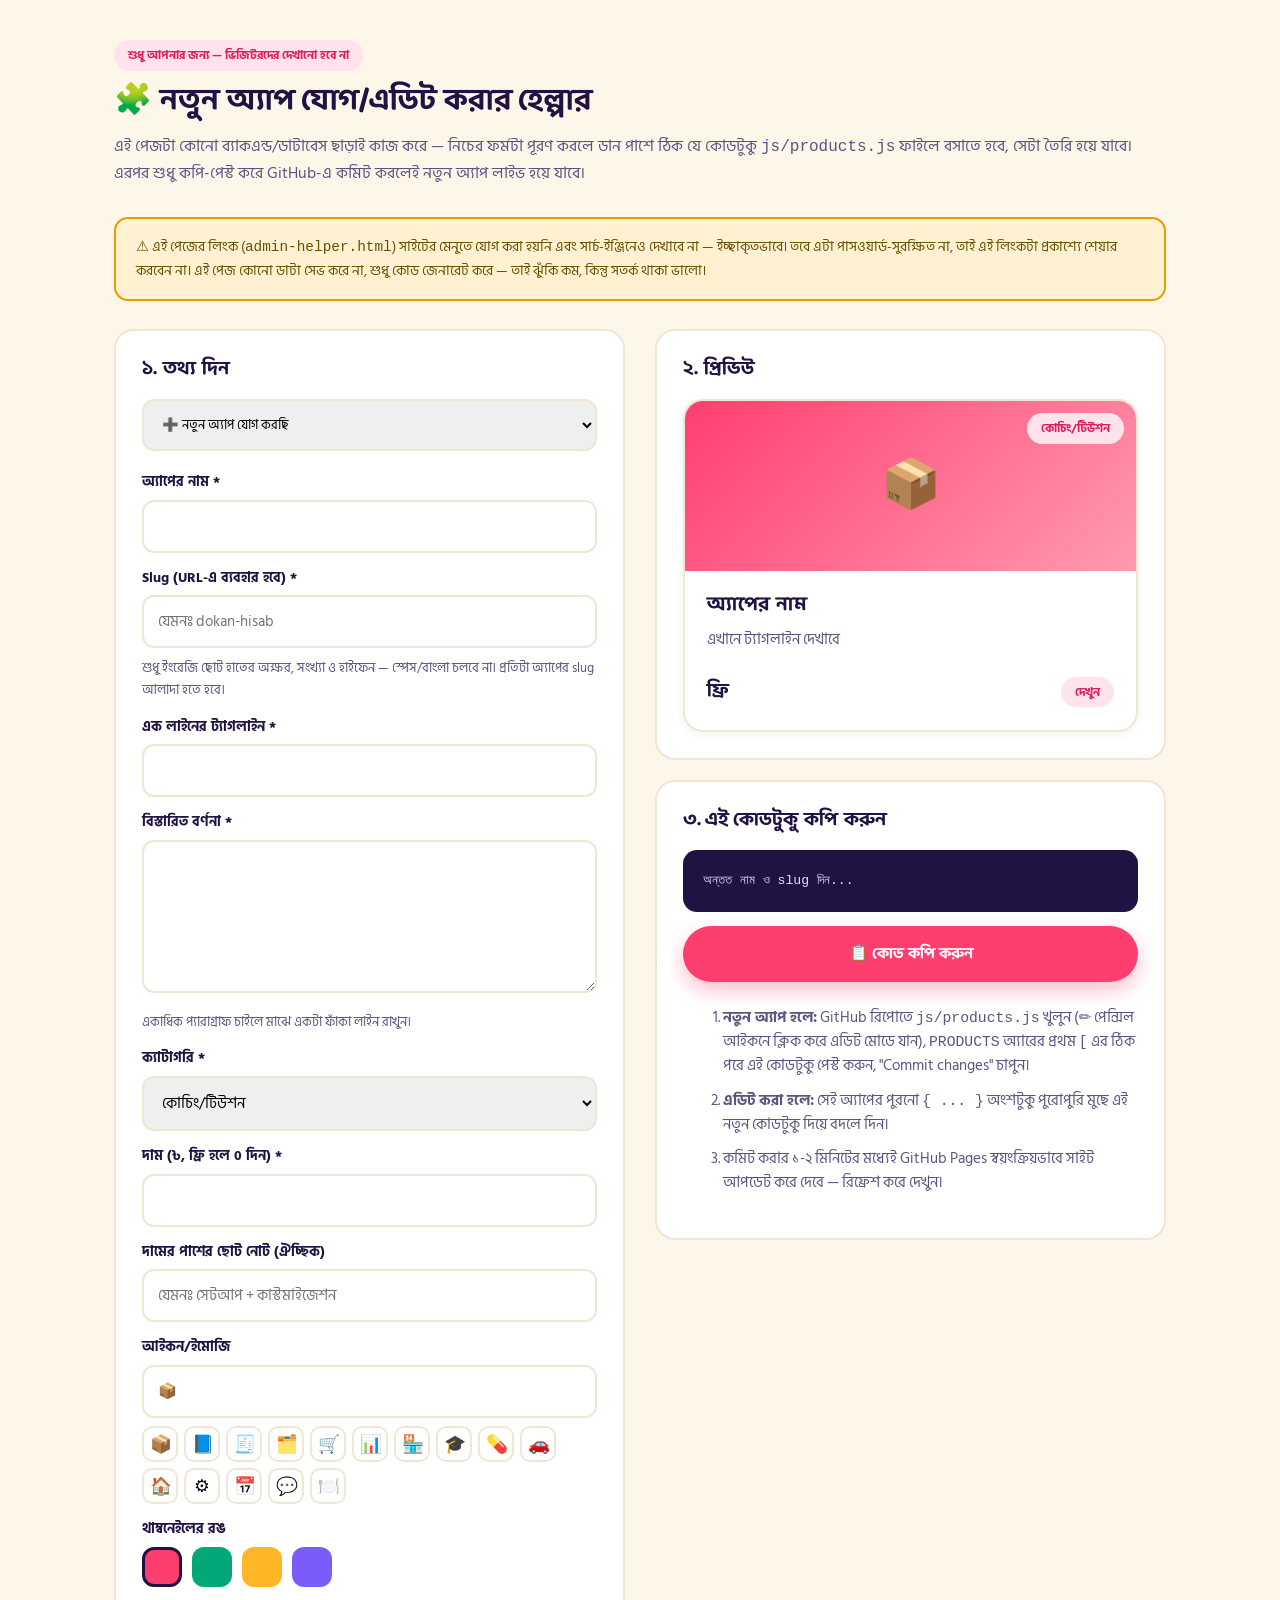
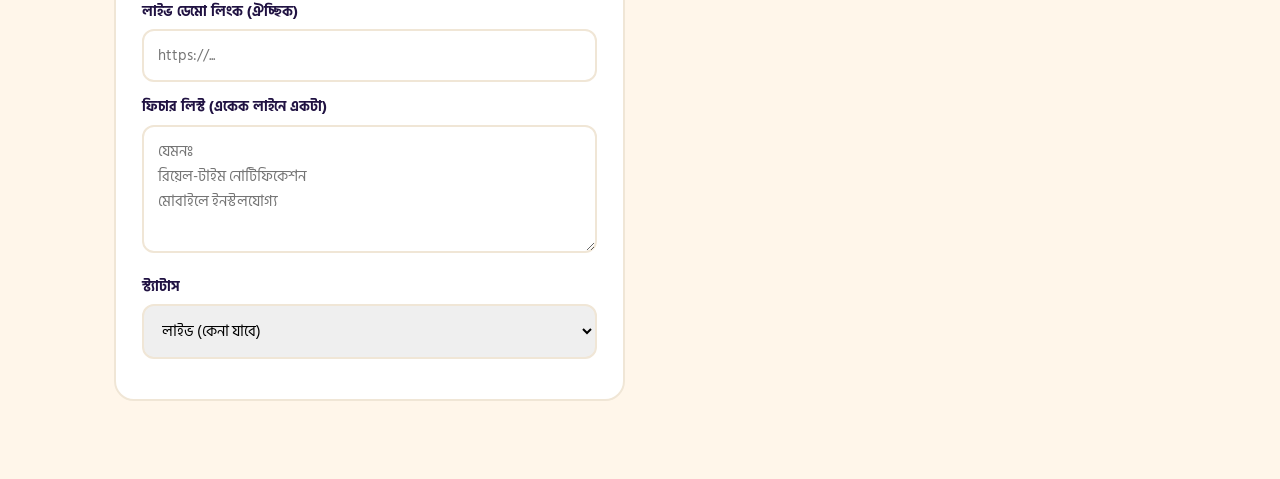
==== admin-helper.html @ 8588a7f2 "Add files via upload" ====
<!DOCTYPE html>
<html lang="bn">
<head>
<meta charset="UTF-8" />
<meta name="viewport" content="width=device-width, initial-scale=1.0" />
<title>অ্যাপ যোগ/এডিট হেল্পার — অ্যাপবাজার</title>
<meta name="robots" content="noindex, nofollow" />
<link rel="icon" href="assets/icons/favicon.svg" type="image/svg+xml">
<link rel="preconnect" href="https://fonts.googleapis.com">
<link rel="preconnect" href="https://fonts.gstatic.com" crossorigin>
<link href="https://fonts.googleapis.com/css2?family=Baloo+Da+2:wght@500;600;700;800&family=Hind+Siliguri:wght@400;500;600;700&display=swap" rel="stylesheet">
<link rel="stylesheet" href="css/style.css">
<style>
  body{ background:var(--bg-alt); }
  .helper-wrap{ max-width:1100px; margin:0 auto; padding:40px 24px 80px; }
  .helper-head{ margin-bottom:30px; }
  .helper-head h1{ font-size:1.9rem; }
  .warn-box{
    background:#FFF1D2; border:2px solid var(--yellow-dark); border-radius:14px; padding:16px 20px;
    font-size:.9rem; margin-bottom:28px; color:#6b4f00;
  }
  .helper-grid{ display:grid; grid-template-columns:1fr 1fr; gap:30px; align-items:start; }
  .helper-card{ background:#fff; border:2px solid var(--border); border-radius:var(--radius); padding:26px; }
  .helper-card h2{ font-size:1.2rem; margin-bottom:18px; }
  .mode-row{ display:flex; gap:8px; margin-bottom:20px; }
  .mode-row select{ flex:1; padding:12px 14px; border-radius:12px; border:2px solid var(--border); font-family:var(--font-body); }
  .accent-swatch-row{ display:flex; gap:10px; }
  .accent-swatch{
    width:40px; height:40px; border-radius:12px; border:3px solid transparent; cursor:pointer;
  }
  .accent-swatch.selected{ border-color:var(--ink); }
  .icon-suggest-row{ display:flex; gap:6px; flex-wrap:wrap; margin-top:8px; }
  .icon-suggest-row button{
    width:36px; height:36px; border-radius:10px; border:2px solid var(--border); background:#fff; font-size:1.1rem;
  }
  .code-out{
    background:var(--ink); color:#dfe0ff; border-radius:14px; padding:20px; font-family:monospace;
    font-size:.82rem; white-space:pre-wrap; word-break:break-word; max-height:420px; overflow-y:auto;
  }
  .preview-note{ font-size:.82rem; color:var(--ink-soft); margin-top:10px; }
  .steps-mini{ margin-top:24px; }
  .steps-mini li{ margin-bottom:10px; font-size:.92rem; color:var(--ink-soft); }
  .sticky-actions{ position:sticky; top:20px; }
</style>
</head>
<body>

<div class="helper-wrap">
  <div class="helper-head">
    <span class="tag pink">শুধু আপনার জন্য — ভিজিটরদের দেখানো হবে না</span>
    <h1 style="margin-top:12px">🧩 নতুন অ্যাপ যোগ/এডিট করার হেল্পার</h1>
    <p>এই পেজটা কোনো ব্যাকএন্ড/ডাটাবেস ছাড়াই কাজ করে — নিচের ফর্মটা পূরণ করলে ডান পাশে ঠিক যে কোডটুকু <code>js/products.js</code> ফাইলে বসাতে হবে, সেটা তৈরি হয়ে যাবে। এরপর শুধু কপি-পেস্ট করে GitHub-এ কমিট করলেই নতুন অ্যাপ লাইভ হয়ে যাবে।</p>
  </div>

  <div class="warn-box">
    ⚠️ এই পেজের লিংক (<code>admin-helper.html</code>) সাইটের মেনুতে যোগ করা হয়নি এবং সার্চ-ইঞ্জিনেও দেখাবে না — ইচ্ছাকৃতভাবে। তবে এটা পাসওয়ার্ড-সুরক্ষিত না, তাই এই লিংকটা প্রকাশ্যে শেয়ার করবেন না। এই পেজ কোনো ডাটা সেভ করে না, শুধু কোড জেনারেট করে — তাই ঝুঁকি কম, কিন্তু সতর্ক থাকা ভালো।
  </div>

  <div class="helper-grid">
    <div class="helper-card">
      <h2>১. তথ্য দিন</h2>
      <div class="mode-row">
        <select id="mode-select">
          <option value="new">➕ নতুন অ্যাপ যোগ করছি</option>
          <option value="edit">✏️ বিদ্যমান অ্যাপ এডিট করছি</option>
        </select>
        <select id="existing-select" class="hidden"></select>
      </div>

      <form id="app-form">
        <div class="form-field">
          <label>অ্যাপের নাম *</label>
          <input type="text" name="name" id="f-name" required />
        </div>
        <div class="form-field">
          <label>Slug (URL-এ ব্যবহার হবে) *</label>
          <input type="text" name="slug" id="f-slug" required pattern="[a-z0-9\-]+" placeholder="যেমনঃ dokan-hisab" />
          <div class="preview-note">শুধু ইংরেজি ছোট হাতের অক্ষর, সংখ্যা ও হাইফেন — স্পেস/বাংলা চলবে না। প্রতিটা অ্যাপের slug আলাদা হতে হবে।</div>
        </div>
        <div class="form-field">
          <label>এক লাইনের ট্যাগলাইন *</label>
          <input type="text" name="tagline" id="f-tagline" required />
        </div>
        <div class="form-field">
          <label>বিস্তারিত বর্ণনা *</label>
          <textarea name="description" id="f-description" rows="5" required></textarea>
          <div class="preview-note">একাধিক প্যারাগ্রাফ চাইলে মাঝে একটা ফাঁকা লাইন রাখুন।</div>
        </div>
        <div class="form-field">
          <label>ক্যাটাগরি *</label>
          <select name="category" id="f-category" required></select>
        </div>
        <div class="form-field">
          <label>দাম (৳, ফ্রি হলে 0 দিন) *</label>
          <input type="number" name="price" id="f-price" min="0" required />
        </div>
        <div class="form-field">
          <label>দামের পাশের ছোট নোট (ঐচ্ছিক)</label>
          <input type="text" name="priceNote" id="f-priceNote" placeholder="যেমনঃ সেটআপ + কাস্টমাইজেশন" />
        </div>
        <div class="form-field">
          <label>আইকন/ইমোজি</label>
          <input type="text" name="icon" id="f-icon" placeholder="📦" />
          <div class="icon-suggest-row" id="icon-suggest"></div>
        </div>
        <div class="form-field">
          <label>থাম্বনেইলের রঙ</label>
          <div class="accent-swatch-row" id="accent-row"></div>
          <input type="hidden" name="accent" id="f-accent" value="pink" />
        </div>
        <div class="form-field">
          <label>লাইভ ডেমো লিংক (ঐচ্ছিক)</label>
          <input type="url" name="demoUrl" id="f-demoUrl" placeholder="https://..." />
        </div>
        <div class="form-field">
          <label>ফিচার লিস্ট (একেক লাইনে একটা)</label>
          <textarea name="features" id="f-features" rows="4" placeholder="যেমনঃ&#10;রিয়েল-টাইম নোটিফিকেশন&#10;মোবাইলে ইনস্টলযোগ্য"></textarea>
        </div>
        <div class="form-field">
          <label>স্ট্যাটাস</label>
          <select name="status" id="f-status">
            <option value="live">লাইভ (কেনা যাবে)</option>
            <option value="soon">শীঘ্রই আসছে (শুধু প্রিভিউ)</option>
          </select>
        </div>
      </form>
    </div>

    <div class="sticky-actions">
      <div class="helper-card" style="margin-bottom:20px">
        <h2>২. প্রিভিউ</h2>
        <div class="apps-grid" style="grid-template-columns:1fr" id="live-preview"></div>
      </div>
      <div class="helper-card">
        <h2>৩. এই কোডটুকু কপি করুন</h2>
        <div id="code-output" class="code-out">ফর্ম পূরণ শুরু করুন...</div>
        <button class="btn btn-primary btn-block" id="copy-code-btn" style="margin-top:14px">📋 কোড কপি করুন</button>
        <ol class="steps-mini">
          <li><b>নতুন অ্যাপ হলে:</b> GitHub রিপোতে <code>js/products.js</code> খুলুন (✏️ পেন্সিল আইকনে ক্লিক করে এডিট মোডে যান), <code>PRODUCTS</code> অ্যারের প্রথম <code>[</code> এর ঠিক পরে এই কোডটুকু পেস্ট করুন, "Commit changes" চাপুন।</li>
          <li><b>এডিট করা হলে:</b> সেই অ্যাপের পুরনো <code>{ ... }</code> অংশটুকু পুরোপুরি মুছে এই নতুন কোডটুকু দিয়ে বদলে দিন।</li>
          <li>কমিট করার ১-২ মিনিটের মধ্যেই GitHub Pages স্বয়ংক্রিয়ভাবে সাইট আপডেট করে দেবে — রিফ্রেশ করে দেখুন।</li>
        </ol>
      </div>
    </div>
  </div>
</div>

<script src="js/products.js"></script>
<script>
const ACCENTS = ['pink','teal','yellow','violet'];
const ACCENT_HEX = { pink:'#FF3E70', teal:'#04A777', yellow:'#FFB627', violet:'#7B5CFA' };
const ICON_SUGGESTIONS = ['📦','📘','🧾','🗂️','🛒','📊','🏪','🎓','💊','🚗','🏠','⚙️','📅','💬','🍽️'];

function slugify(text){
  return text.toLowerCase().trim()
    .replace(/[^\u0980-\u09FFa-z0-9\s-]/g,'')
    .replace(/\s+/g,'-');
}

// ক্যাটাগরি ড্রপডাউন — products.js-এর CATEGORIES থেকেই আসে, তাই সবসময় সিঙ্কড থাকবে
const catSelect = document.getElementById('f-category');
catSelect.innerHTML = CATEGORIES.map(c=>`<option value="${c.id}">${c.label}</option>`).join('');

// বিদ্যমান অ্যাপের ড্রপডাউন (এডিট মোডের জন্য)
const existingSelect = document.getElementById('existing-select');
existingSelect.innerHTML = `<option value="">-- অ্যাপ বেছে নিন --</option>` +
  PRODUCTS.map(p=>`<option value="${p.slug}">${p.name}</option>`).join('');

// আইকন সাজেশন বাটন
document.getElementById('icon-suggest').innerHTML = ICON_SUGGESTIONS.map(ic=>`<button type="button" data-ic="${ic}">${ic}</button>`).join('');
document.getElementById('icon-suggest').addEventListener('click', (e)=>{
  const btn = e.target.closest('button'); if(!btn) return;
  document.getElementById('f-icon').value = btn.dataset.ic;
  generate();
});

// রঙ সোয়াচ
const accentRow = document.getElementById('accent-row');
accentRow.innerHTML = ACCENTS.map(a=>`<button type="button" class="accent-swatch ${a==='pink'?'selected':''}" data-accent="${a}" style="background:${ACCENT_HEX[a]}"></button>`).join('');
accentRow.addEventListener('click', (e)=>{
  const btn = e.target.closest('.accent-swatch'); if(!btn) return;
  document.querySelectorAll('.accent-swatch').forEach(s=>s.classList.toggle('selected', s===btn));
  document.getElementById('f-accent').value = btn.dataset.accent;
  generate();
});

// নাম লেখার সাথে সাথে slug অটো-সাজেস্ট (শুধু নতুন-অ্যাপ মোডে, এডিটে না)
document.getElementById('f-name').addEventListener('input', (e)=>{
  if(document.getElementById('mode-select').value==='new'){
    document.getElementById('f-slug').value = slugify(e.target.value);
  }
  generate();
});

// মোড বদল
document.getElementById('mode-select').addEventListener('change', (e)=>{
  existingSelect.classList.toggle('hidden', e.target.value!=='edit');
  if(e.target.value==='new') resetForm();
});
existingSelect.addEventListener('change', (e)=>{
  const p = PRODUCTS.find(x=>x.slug===e.target.value);
  if(p) fillForm(p);
});

function resetForm(){
  document.getElementById('app-form').reset();
  document.getElementById('f-accent').value = 'pink';
  document.querySelectorAll('.accent-swatch').forEach(s=>s.classList.toggle('selected', s.dataset.accent==='pink'));
  generate();
}
function fillForm(p){
  document.getElementById('f-name').value = p.name;
  document.getElementById('f-slug').value = p.slug;
  document.getElementById('f-tagline').value = p.tagline;
  document.getElementById('f-description').value = p.description;
  document.getElementById('f-category').value = p.category;
  document.getElementById('f-price').value = p.price;
  document.getElementById('f-priceNote').value = p.priceNote||'';
  document.getElementById('f-icon').value = p.icon||'';
  document.getElementById('f-accent').value = p.accent||'pink';
  document.querySelectorAll('.accent-swatch').forEach(s=>s.classList.toggle('selected', s.dataset.accent===(p.accent||'pink')));
  document.getElementById('f-demoUrl').value = p.demoUrl||'';
  document.getElementById('f-features').value = (p.features||[]).join('\n');
  document.getElementById('f-status').value = p.status||'live';
  generate();
}

function esc(str){
  return String(str||'').replace(/\\/g,'\\\\').replace(/`/g,'\\`').replace(/\$/g,'\\$').replace(/'/g,"\\'");
}
function escSingle(str){ return String(str||'').replace(/\\/g,'\\\\').replace(/'/g,"\\'"); }

function collect(){
  return {
    slug: document.getElementById('f-slug').value.trim(),
    name: document.getElementById('f-name').value.trim(),
    tagline: document.getElementById('f-tagline').value.trim(),
    description: document.getElementById('f-description').value.trim(),
    category: document.getElementById('f-category').value,
    price: Number(document.getElementById('f-price').value)||0,
    priceNote: document.getElementById('f-priceNote').value.trim(),
    icon: document.getElementById('f-icon').value.trim() || '📦',
    accent: document.getElementById('f-accent').value,
    demoUrl: document.getElementById('f-demoUrl').value.trim(),
    features: document.getElementById('f-features').value.split('\n').map(s=>s.trim()).filter(Boolean),
    status: document.getElementById('f-status').value,
  };
}

function buildSnippet(d){
  const lines = [];
  lines.push('  {');
  lines.push(`    slug:'${escSingle(d.slug)}',`);
  lines.push(`    name:'${escSingle(d.name)}',`);
  lines.push(`    tagline:'${escSingle(d.tagline)}',`);
  lines.push(`    description:`);
  lines.push('`' + esc(d.description) + '`,');
  lines.push(`    category:'${d.category}',`);
  lines.push(`    price:${d.price},`);
  if(d.priceNote) lines.push(`    priceNote:'${escSingle(d.priceNote)}',`);
  lines.push(`    icon:'${d.icon}',`);
  lines.push(`    accent:'${d.accent}',`);
  if(d.demoUrl) lines.push(`    demoUrl:'${escSingle(d.demoUrl)}',`);
  if(d.features.length){
    lines.push(`    features:[`);
    d.features.forEach((f,i)=> lines.push(`      '${escSingle(f)}'${i<d.features.length-1?',':''}`));
    lines.push(`    ],`);
  } else {
    lines.push(`    features:[],`);
  }
  lines.push(`    status:'${d.status}'`);
  lines.push('  },');
  return lines.join('\n');
}

function accentGradient(a){
  return {
    pink:'linear-gradient(135deg, #FF3E70, #FF9AAE)',
    teal:'linear-gradient(135deg, #04A777, #6FE3BE)',
    yellow:'linear-gradient(135deg, #FFB627, #FFDD94)',
    violet:'linear-gradient(135deg, #7B5CFA, #C6B7FF)',
  }[a] || 'linear-gradient(135deg, #FF3E70, #FF9AAE)';
}
function fmtTakaLocal(n){ return n===0 ? 'ফ্রি' : `৳${Number(n).toLocaleString('bn-BD')}`; }

function generate(){
  const d = collect();
  document.getElementById('code-output').textContent = (d.slug && d.name) ? buildSnippet(d) : 'অন্তত নাম ও slug দিন...';
  const catLabel = (CATEGORIES.find(c=>c.id===d.category)||{}).label || '';
  document.getElementById('live-preview').innerHTML = `
    <div class="app-card">
      <div class="app-thumb" style="background:${accentGradient(d.accent)}">
        ${d.icon||'📦'}
        <span class="tag ${d.status==='soon'?'soon':d.accent} thumb-tag">${d.status==='soon'?'শীঘ্রই আসছে':catLabel}</span>
      </div>
      <div class="app-body">
        <h3>${d.name||'অ্যাপের নাম'}</h3>
        <p class="app-tagline">${d.tagline||'এখানে ট্যাগলাইন দেখাবে'}</p>
        <div class="app-meta-row">
          <div class="app-price">${d.status==='soon'?'—':fmtTakaLocal(d.price)} ${(d.status!=='soon' && d.priceNote)?`<small>${d.priceNote}</small>`:''}</div>
          <div class="app-actions"><span class="tag ${d.accent}">দেখুন</span></div>
        </div>
      </div>
    </div>`;
}

document.getElementById('app-form').addEventListener('input', generate);
document.getElementById('copy-code-btn').addEventListener('click', ()=>{
  const text = document.getElementById('code-output').textContent;
  navigator.clipboard?.writeText(text).then(()=>{
    const btn = document.getElementById('copy-code-btn');
    const old = btn.textContent;
    btn.textContent = '✅ কপি হয়েছে!';
    setTimeout(()=> btn.textContent = old, 1800);
  });
});

generate();
</script>
</body>
</html>
---- css/style.css ----
/* ==========================================================================
   অ্যাপবাজার — মূল স্টাইলশিট
   থিম: উজ্জ্বল ও রঙিন, বাংলাদেশি বাজার/পোস্টার-এর মতো এনার্জেটিক লুক।
   রং/ফন্ট বদলাতে চাইলে শুধু নিচের :root ভ্যারিয়েবলগুলো বদলান — বাকি পুরো
   সাইটে এমনিতেই প্রতিফলিত হবে।
   ========================================================================== */

:root{
  /* --- রং --- */
  --bg: #FFFCF6;
  --bg-alt: #FFF6EA;
  --ink: #201242;
  --ink-soft: #5B5480;
  --card: #FFFFFF;
  --border: #F0E6D6;

  --pink: #FF3E70;
  --pink-dark: #E11D5A;
  --yellow: #FFB627;
  --yellow-dark: #E89A00;
  --teal: #04A777;
  --teal-dark: #04835D;
  --violet: #7B5CFA;
  --violet-dark: #5F3FE0;

  --shadow-sm: 0 2px 10px rgba(32,18,66,.06);
  --shadow-md: 0 14px 34px rgba(32,18,66,.12);
  --radius: 20px;
  --radius-sm: 12px;

  --font-display: 'Baloo Da 2', 'Hind Siliguri', system-ui, sans-serif;
  --font-body: 'Hind Siliguri', 'Segoe UI', system-ui, sans-serif;
}

*{ box-sizing:border-box; }
html{ scroll-behavior:smooth; }
body{
  margin:0; background:var(--bg); color:var(--ink);
  font-family:var(--font-body); font-size:16px; line-height:1.65;
  overflow-x:hidden;
}
h1,h2,h3,h4{ font-family:var(--font-display); font-weight:700; margin:0 0 .4em; color:var(--ink); line-height:1.25; }
p{ margin:0 0 1em; color:var(--ink-soft); }
a{ color:inherit; text-decoration:none; }
img{ max-width:100%; display:block; }
button{ font-family:inherit; cursor:pointer; }
.container{ max-width:1180px; margin:0 auto; padding:0 24px; }
.hidden{ display:none !important; }
::selection{ background:var(--yellow); color:var(--ink); }

@media (prefers-reduced-motion: reduce){
  html{ scroll-behavior:auto; }
  *{ animation-duration:.001ms !important; transition-duration:.001ms !important; }
}

/* ---------- বাটন ---------- */
.btn{
  display:inline-flex; align-items:center; justify-content:center; gap:8px;
  padding:13px 26px; border-radius:100px; border:2px solid transparent;
  font-weight:700; font-size:.98rem; font-family:var(--font-display);
  transition:transform .15s ease, box-shadow .15s ease, background .15s ease;
  white-space:nowrap;
}
.btn:active{ transform:scale(.97); }
.btn-primary{ background:var(--pink); color:#fff; box-shadow:0 8px 20px rgba(255,62,112,.35); }
.btn-primary:hover{ background:var(--pink-dark); box-shadow:0 10px 26px rgba(255,62,112,.45); }
.btn-dark{ background:var(--ink); color:#fff; }
.btn-dark:hover{ background:#3a2a6b; }
.btn-outline{ background:transparent; border-color:var(--ink); color:var(--ink); }
.btn-outline:hover{ background:var(--ink); color:#fff; }
.btn-teal{ background:var(--teal); color:#fff; box-shadow:0 8px 20px rgba(4,167,119,.3); }
.btn-teal:hover{ background:var(--teal-dark); }
.btn-block{ width:100%; }
.btn-sm{ padding:9px 18px; font-size:.86rem; }

/* ---------- ব্যাজ / ট্যাগ ---------- */
.tag{
  display:inline-flex; align-items:center; gap:6px; padding:5px 14px; border-radius:100px;
  font-size:.78rem; font-weight:700; background:var(--bg-alt); color:var(--ink-soft);
}
.tag.pink{ background:#FFE3EC; color:var(--pink-dark); }
.tag.teal{ background:#DBF6EC; color:var(--teal-dark); }
.tag.yellow{ background:#FFF1D2; color:var(--yellow-dark); }
.tag.violet{ background:#EDE7FF; color:var(--violet-dark); }
.tag.soon{ background:#EEEAEA; color:#7a7a7a; }

/* ---------- ব্লব ডেকোরেশন ---------- */
.blob-field{ position:absolute; inset:0; overflow:hidden; pointer-events:none; z-index:0; }
.blob{ position:absolute; filter:blur(2px); opacity:.85; }

/* ---------- হেডার ---------- */
.site-header{
  position:sticky; top:0; z-index:50; background:rgba(255,252,246,.88); backdrop-filter:blur(10px);
  border-bottom:1px solid var(--border);
}
.site-header .container{ display:flex; align-items:center; justify-content:space-between; height:78px; }
.brand{ display:flex; align-items:center; gap:10px; font-family:var(--font-display); font-weight:700; font-size:1.35rem; }
.brand-mark{
  width:40px; height:40px; border-radius:12px; display:flex; align-items:center; justify-content:center;
  background:linear-gradient(135deg, var(--pink), var(--violet)); color:#fff; font-size:1.2rem; flex-shrink:0;
  transform:rotate(-6deg);
}
.main-nav{ display:flex; align-items:center; gap:6px; }
.main-nav a{
  padding:10px 16px; border-radius:100px; font-weight:700; font-size:.95rem; color:var(--ink-soft);
  transition:background .15s, color .15s;
}
.main-nav a:hover, .main-nav a.active{ background:var(--bg-alt); color:var(--ink); }
.nav-cta{ margin-left:8px; }
.nav-toggle{
  display:none; width:44px; height:44px; border-radius:12px; border:2px solid var(--border); background:#fff;
  font-size:1.3rem; align-items:center; justify-content:center;
}

/* ---------- হিরো ---------- */
.hero{ position:relative; padding:76px 0 90px; overflow:hidden; }
.hero .container{ position:relative; z-index:1; display:grid; grid-template-columns:1.05fr .95fr; gap:56px; align-items:center; }
.hero-eyebrow{
  display:inline-flex; align-items:center; gap:8px; background:#fff; border:2px solid var(--border);
  padding:8px 16px 8px 8px; border-radius:100px; font-weight:700; font-size:.85rem; margin-bottom:22px; box-shadow:var(--shadow-sm);
}
.hero-eyebrow .dot{ width:26px; height:26px; border-radius:50%; background:var(--yellow); display:flex; align-items:center; justify-content:center; font-size:.9rem; }
.hero h1{ font-size:3.1rem; letter-spacing:-.01em; }
.hero h1 .accent{ color:var(--pink); }
.hero-sub{ font-size:1.18rem; max-width:46ch; margin-bottom:30px; }
.hero-ctas{ display:flex; gap:14px; flex-wrap:wrap; margin-bottom:34px; }
.hero-stats{ display:flex; gap:32px; flex-wrap:wrap; }
.hero-stat b{ font-family:var(--font-display); font-size:1.6rem; display:block; color:var(--ink); }
.hero-stat span{ font-size:.85rem; color:var(--ink-soft); }

/* ফোন মকআপে লাইভ প্রিভিউ */
.hero-visual{ position:relative; display:flex; justify-content:center; }
.phone-mock{
  width:290px; background:var(--ink); border-radius:38px; padding:14px 14px 22px; box-shadow:var(--shadow-md);
  transform:rotate(4deg); transition:transform .4s ease;
}
.hero-visual:hover .phone-mock{ transform:rotate(0deg) translateY(-4px); }
.phone-notch{ width:70px; height:8px; background:#000; border-radius:100px; margin:0 auto 10px; }
.phone-screen{
  background:#fff; border-radius:22px; overflow:hidden; aspect-ratio:9/17.5;
  display:flex; flex-direction:column; box-shadow:inset 0 0 0 1px rgba(0,0,0,.06);
}
.phone-screen .ps-bar{ height:46px; background:linear-gradient(120deg,var(--violet),var(--pink)); flex-shrink:0; }
.phone-screen .ps-body{ padding:14px; display:flex; flex-direction:column; gap:10px; flex:1; }
.ps-card{ background:var(--bg-alt); border-radius:12px; padding:12px; }
.ps-card b{ display:block; font-size:.78rem; margin-bottom:4px; }
.ps-line{ height:8px; border-radius:6px; background:var(--border); margin-top:6px; }
.ps-line.short{ width:55%; }
.float-chip{
  position:absolute; background:#fff; border-radius:16px; padding:10px 16px; box-shadow:var(--shadow-md);
  display:flex; align-items:center; gap:8px; font-weight:700; font-size:.85rem; animation:float 4.5s ease-in-out infinite;
}
.float-chip.c1{ top:8%; left:-6%; color:var(--teal-dark); }
.float-chip.c2{ bottom:10%; right:-8%; color:var(--pink-dark); animation-delay:1.2s; }
@keyframes float{ 0%,100%{ transform:translateY(0);} 50%{ transform:translateY(-12px);} }

/* ---------- সেকশন সাধারণ ---------- */
section{ padding:86px 0; position:relative; }
.section-head{ max-width:640px; margin:0 0 46px; }
.section-head .kicker{ font-weight:700; color:var(--pink-dark); font-size:.95rem; margin-bottom:8px; display:block; }
.section-head h2{ font-size:2.15rem; }
.section-head p{ font-size:1.08rem; }
.section-head.center{ margin-left:auto; margin-right:auto; text-align:center; }

/* ---------- ভ্যালু/ফিচার কার্ড ---------- */
.value-grid{ display:grid; grid-template-columns:repeat(4,1fr); gap:20px; }
.value-card{ background:var(--card); border:2px solid var(--border); border-radius:var(--radius); padding:28px 24px; transition:transform .2s, border-color .2s; }
.value-card:hover{ transform:translateY(-6px); border-color:var(--pink); }
.value-icon{ width:52px; height:52px; border-radius:14px; display:flex; align-items:center; justify-content:center; font-size:1.5rem; margin-bottom:16px; }
.value-card:nth-child(4n+1) .value-icon{ background:#FFE3EC; }
.value-card:nth-child(4n+2) .value-icon{ background:#DBF6EC; }
.value-card:nth-child(4n+3) .value-icon{ background:#FFF1D2; }
.value-card:nth-child(4n+4) .value-icon{ background:#EDE7FF; }
.value-card h3{ font-size:1.15rem; }
.value-card p{ font-size:.94rem; margin:0; }

/* ---------- অ্যাপ কার্ড গ্রিড ---------- */
.apps-grid{ display:grid; grid-template-columns:repeat(3,1fr); gap:26px; }
.app-card{
  background:var(--card); border-radius:var(--radius); overflow:hidden; box-shadow:var(--shadow-sm);
  border:2px solid var(--border); display:flex; flex-direction:column; transition:transform .2s, box-shadow .2s;
}
.app-card:hover{ transform:translateY(-6px); box-shadow:var(--shadow-md); }
.app-card.soon{ opacity:.72; }
.app-thumb{
  height:170px; position:relative; display:flex; align-items:center; justify-content:center; font-size:3rem;
  color:#fff;
}
.app-thumb .thumb-tag{ position:absolute; top:12px; right:12px; }
.app-body{ padding:22px; display:flex; flex-direction:column; gap:10px; flex:1; }
.app-body h3{ font-size:1.25rem; margin-bottom:0; }
.app-tagline{ font-size:.92rem; color:var(--ink-soft); margin:0; }
.app-meta-row{ display:flex; align-items:center; justify-content:space-between; margin-top:auto; padding-top:14px; }
.app-price{ font-family:var(--font-display); font-weight:700; font-size:1.2rem; color:var(--ink); }
.app-price small{ font-family:var(--font-body); font-weight:400; font-size:.72rem; color:var(--ink-soft); }
.app-actions{ display:flex; gap:10px; }
.category-strip{ display:flex; gap:10px; flex-wrap:wrap; margin-bottom:36px; }
.category-chip{
  padding:9px 18px; border-radius:100px; border:2px solid var(--border); background:#fff; font-weight:700; font-size:.88rem;
  color:var(--ink-soft); transition:background .15s, color .15s, border-color .15s;
}
.category-chip.active, .category-chip:hover{ background:var(--ink); border-color:var(--ink); color:#fff; }
.search-row{ display:flex; gap:12px; margin-bottom:28px; }
.search-row input{
  flex:1; padding:14px 20px; border-radius:100px; border:2px solid var(--border); font-family:var(--font-body);
  font-size:.98rem; background:#fff;
}
.search-row input:focus{ outline:none; border-color:var(--pink); }
.empty-note{ text-align:center; color:var(--ink-soft); padding:60px 20px; font-size:1.05rem; }

/* ---------- কেন আমরা / প্রসেস ---------- */
.steps{ display:grid; grid-template-columns:repeat(3,1fr); gap:24px; }
.step-card{ position:relative; padding:30px 26px; background:var(--card); border-radius:var(--radius); border:2px solid var(--border); }
.step-card .step-icon{ font-size:2rem; margin-bottom:14px; display:block; }

/* ---------- টেস্টিমোনিয়াল / সিটিএ ব্যান্ড ---------- */
.cta-band{
  background:linear-gradient(120deg, var(--violet), var(--pink)); border-radius:32px; padding:56px 50px;
  color:#fff; display:flex; align-items:center; justify-content:space-between; gap:30px; flex-wrap:wrap;
  position:relative; overflow:hidden;
}
.cta-band h2{ color:#fff; font-size:1.9rem; max-width:520px; margin-bottom:8px; }
.cta-band p{ color:rgba(255,255,255,.88); margin:0; max-width:480px; }
.cta-band .btn-primary{ background:#fff; color:var(--pink-dark); box-shadow:none; }
.cta-band .btn-primary:hover{ background:#fff2f5; }

/* ---------- অ্যাপ ডিটেইল পেজ ---------- */
.detail-hero{ display:grid; grid-template-columns:1fr 1fr; gap:50px; align-items:start; }
.detail-thumb{ border-radius:var(--radius); height:340px; display:flex; align-items:center; justify-content:center; font-size:5rem; color:#fff; }
.detail-info .tag{ margin-bottom:14px; }
.detail-info h1{ font-size:2.4rem; }
.feature-list{ list-style:none; margin:20px 0; padding:0; display:grid; gap:12px; }
.feature-list li{ display:flex; gap:10px; align-items:flex-start; font-size:.98rem; color:var(--ink); }
.feature-list li .ic{ flex-shrink:0; width:26px; height:26px; border-radius:50%; background:#DBF6EC; color:var(--teal-dark); display:flex; align-items:center; justify-content:center; font-size:.8rem; margin-top:1px; }
.price-box{ background:var(--card); border:2px solid var(--border); border-radius:var(--radius); padding:26px; margin-top:22px; }
.price-box .price-big{ font-family:var(--font-display); font-size:2.1rem; font-weight:700; }
.price-box .price-big small{ font-family:var(--font-body); font-size:.85rem; font-weight:400; color:var(--ink-soft); }
.detail-actions{ display:flex; gap:12px; margin-top:16px; flex-wrap:wrap; }
.detail-body{ margin-top:70px; display:grid; grid-template-columns:2fr 1fr; gap:50px; }
.detail-body h2{ font-size:1.5rem; }
.spec-table{ width:100%; border-collapse:collapse; margin-top:10px; }
.spec-table tr{ border-bottom:1px solid var(--border); }
.spec-table td{ padding:12px 0; font-size:.92rem; }
.spec-table td:first-child{ color:var(--ink-soft); width:40%; }

/* ---------- মডাল (কিনুন) ---------- */
.modal-overlay{
  position:fixed; inset:0; background:rgba(32,18,66,.55); display:flex; align-items:center; justify-content:center;
  padding:20px; z-index:200; opacity:0; pointer-events:none; transition:opacity .2s;
}
.modal-overlay.open{ opacity:1; pointer-events:auto; }
.modal-box{
  background:#fff; border-radius:24px; width:100%; max-width:480px; max-height:92vh; overflow-y:auto;
  padding:30px; position:relative; transform:translateY(14px); transition:transform .2s;
}
.modal-overlay.open .modal-box{ transform:translateY(0); }
.modal-close{ position:absolute; top:18px; right:18px; width:36px; height:36px; border-radius:50%; border:2px solid var(--border); background:#fff; font-size:1.1rem; }
.modal-box h3{ font-size:1.35rem; margin-bottom:4px; }
.modal-app-name{ color:var(--ink-soft); font-size:.92rem; margin-bottom:20px; }
.buy-tabs{ display:flex; gap:8px; background:var(--bg-alt); padding:5px; border-radius:100px; margin-bottom:22px; }
.buy-tab{ flex:1; padding:10px; border-radius:100px; border:none; background:transparent; font-weight:700; font-size:.88rem; color:var(--ink-soft); }
.buy-tab.active{ background:#fff; color:var(--ink); box-shadow:var(--shadow-sm); }
.pay-panel{ display:none; }
.pay-panel.active{ display:block; }
.pay-number-box{ background:var(--bg-alt); border-radius:14px; padding:16px; display:flex; align-items:center; justify-content:space-between; margin-bottom:8px; }
.pay-number-box b{ font-family:var(--font-display); font-size:1.15rem; letter-spacing:.02em; }
.pay-number-box span.method{ font-size:.78rem; color:var(--ink-soft); display:block; }
.copy-btn{ border:2px solid var(--border); background:#fff; border-radius:10px; padding:7px 12px; font-size:.8rem; font-weight:700; }
.form-field{ margin-bottom:14px; }
.form-field label{ display:block; font-size:.86rem; font-weight:700; margin-bottom:6px; color:var(--ink); }
.form-field input, .form-field select, .form-field textarea{
  width:100%; padding:12px 14px; border-radius:12px; border:2px solid var(--border); font-family:var(--font-body); font-size:.95rem;
}
.form-field input:focus, .form-field select:focus, .form-field textarea:focus{ outline:none; border-color:var(--pink); }
.pay-note{ font-size:.8rem; color:var(--ink-soft); margin-top:12px; }
.wa-preview{ background:var(--bg-alt); border-radius:14px; padding:16px; font-size:.88rem; color:var(--ink-soft); margin-bottom:18px; white-space:pre-line; }

/* ---------- ফুটার ---------- */
.site-footer{ background:var(--ink); color:#fff; padding:64px 0 30px; margin-top:60px; }
.footer-grid{ display:grid; grid-template-columns:1.4fr 1fr 1fr; gap:40px; padding-bottom:40px; border-bottom:1px solid rgba(255,255,255,.12); }
.site-footer .brand{ color:#fff; }
.footer-grid p{ color:rgba(255,255,255,.68); font-size:.92rem; }
.footer-col h4{ color:#fff; font-size:1rem; margin-bottom:16px; }
.footer-col a{ display:block; color:rgba(255,255,255,.68); font-size:.92rem; margin-bottom:10px; }
.footer-col a:hover{ color:#fff; }
.footer-bottom{ display:flex; justify-content:space-between; padding-top:26px; color:rgba(255,255,255,.55); font-size:.85rem; flex-wrap:wrap; gap:10px; }
.social-row{ display:flex; gap:10px; }
.social-row a{ width:38px; height:38px; border-radius:50%; background:rgba(255,255,255,.1); display:flex; align-items:center; justify-content:center; }

/* ---------- টোস্ট ---------- */
#toast{
  position:fixed; bottom:24px; left:50%; transform:translateX(-50%) translateY(20px); background:var(--ink); color:#fff;
  padding:14px 24px; border-radius:100px; font-weight:700; font-size:.9rem; opacity:0; pointer-events:none;
  transition:opacity .25s, transform .25s; z-index:300; box-shadow:var(--shadow-md);
}
#toast.show{ opacity:1; transform:translateX(-50%) translateY(0); }

/* ---------- রেসপন্সিভ ---------- */
@media (max-width:980px){
  .hero .container{ grid-template-columns:1fr; }
  .hero-visual{ order:-1; margin-bottom:10px; }
  .value-grid{ grid-template-columns:repeat(2,1fr); }
  .apps-grid{ grid-template-columns:repeat(2,1fr); }
  .steps{ grid-template-columns:1fr; }
  .detail-hero, .detail-body{ grid-template-columns:1fr; }
  .footer-grid{ grid-template-columns:1fr 1fr; }
}
@media (max-width:680px){
  .main-nav{ display:none; }
  .nav-toggle{ display:flex; }
  .hero h1{ font-size:2.15rem; }
  .hero-stats{ gap:22px; }
  .value-grid{ grid-template-columns:1fr; }
  .apps-grid{ grid-template-columns:1fr; }
  .cta-band{ padding:40px 26px; flex-direction:column; text-align:center; }
  .cta-band p{ margin:0 auto; }
  .footer-grid{ grid-template-columns:1fr; }
  section{ padding:60px 0; }
  .section-head h2{ font-size:1.7rem; }
}
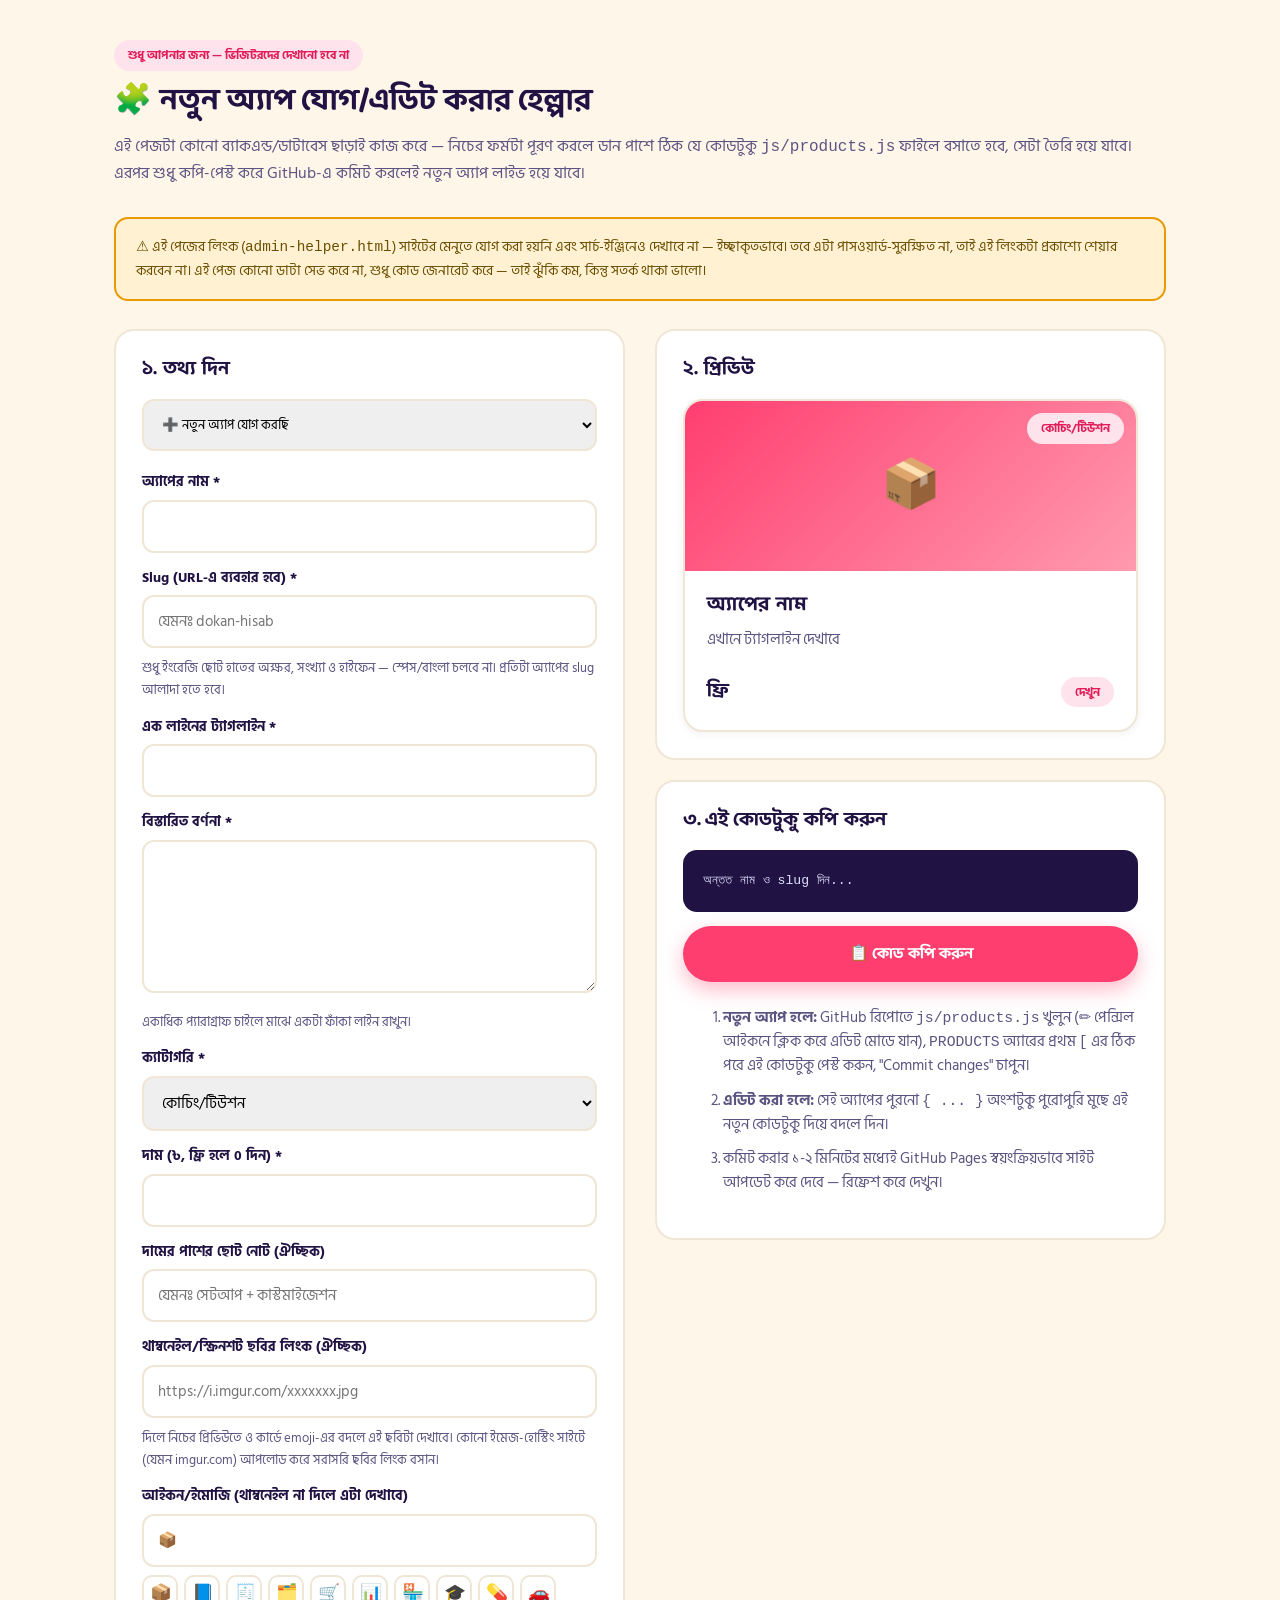
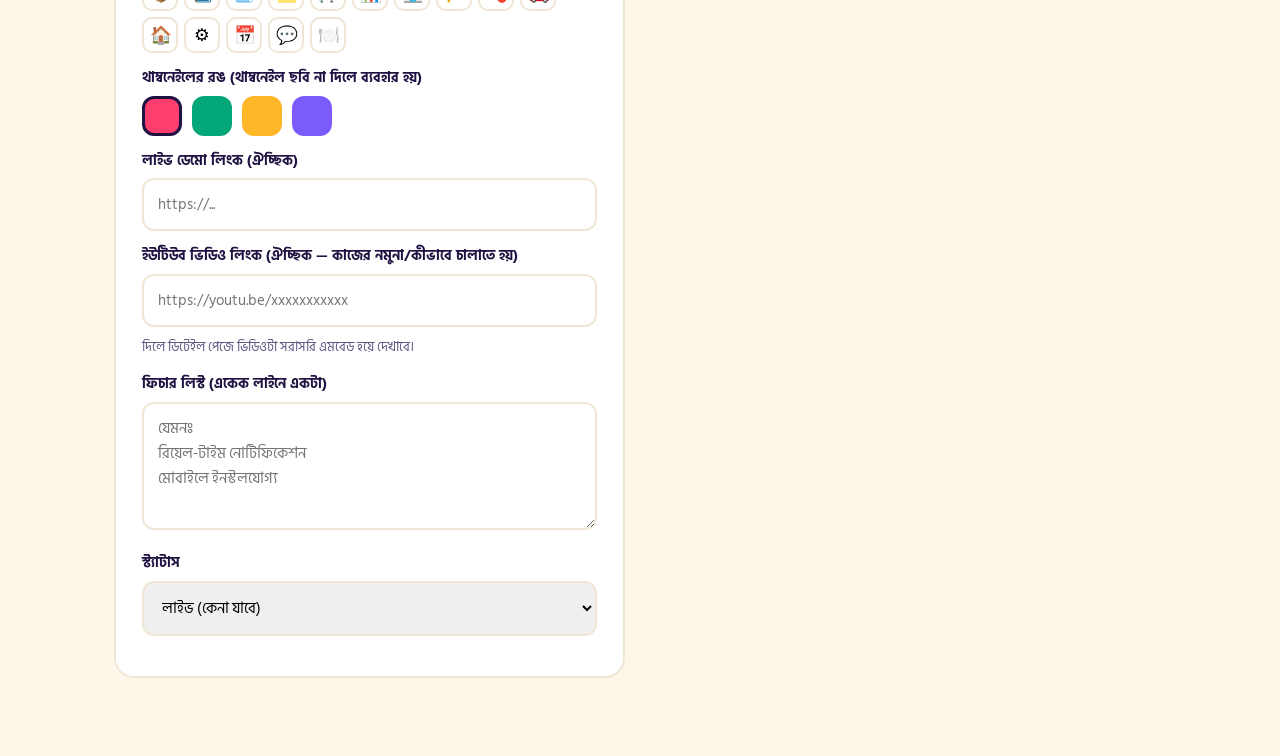
==== commit fb3d2f06: "09.09.26" ====
--- a/admin-helper.html
+++ b/admin-helper.html
@@ -99,18 +99,28 @@
           <input type="text" name="priceNote" id="f-priceNote" placeholder="যেমনঃ সেটআপ + কাস্টমাইজেশন" />
         </div>
         <div class="form-field">
-          <label>আইকন/ইমোজি</label>
+          <label>থাম্বনেইল/স্ক্রিনশট ছবির লিংক (ঐচ্ছিক)</label>
+          <input type="url" name="thumbnail" id="f-thumbnail" placeholder="https://i.imgur.com/xxxxxxx.jpg" />
+          <div class="preview-note">দিলে নিচের প্রিভিউতে ও কার্ডে emoji-এর বদলে এই ছবিটা দেখাবে। কোনো ইমেজ-হোস্টিং সাইটে (যেমন imgur.com) আপলোড করে সরাসরি ছবির লিংক বসান।</div>
+        </div>
+        <div class="form-field">
+          <label>আইকন/ইমোজি (থাম্বনেইল না দিলে এটা দেখাবে)</label>
           <input type="text" name="icon" id="f-icon" placeholder="📦" />
           <div class="icon-suggest-row" id="icon-suggest"></div>
         </div>
         <div class="form-field">
-          <label>থাম্বনেইলের রঙ</label>
+          <label>থাম্বনেইলের রঙ (থাম্বনেইল ছবি না দিলে ব্যবহার হয়)</label>
           <div class="accent-swatch-row" id="accent-row"></div>
           <input type="hidden" name="accent" id="f-accent" value="pink" />
         </div>
         <div class="form-field">
           <label>লাইভ ডেমো লিংক (ঐচ্ছিক)</label>
           <input type="url" name="demoUrl" id="f-demoUrl" placeholder="https://..." />
+        </div>
+        <div class="form-field">
+          <label>ইউটিউব ভিডিও লিংক (ঐচ্ছিক — কাজের নমুনা/কীভাবে চালাতে হয়)</label>
+          <input type="url" name="youtubeUrl" id="f-youtubeUrl" placeholder="https://youtu.be/xxxxxxxxxxx" />
+          <div class="preview-note">দিলে ডিটেইল পেজে ভিডিওটা সরাসরি এমবেড হয়ে দেখাবে।</div>
         </div>
         <div class="form-field">
           <label>ফিচার লিস্ট (একেক লাইনে একটা)</label>
@@ -216,10 +226,12 @@
   document.getElementById('f-category').value = p.category;
   document.getElementById('f-price').value = p.price;
   document.getElementById('f-priceNote').value = p.priceNote||'';
+  document.getElementById('f-thumbnail').value = p.thumbnail||'';
   document.getElementById('f-icon').value = p.icon||'';
   document.getElementById('f-accent').value = p.accent||'pink';
   document.querySelectorAll('.accent-swatch').forEach(s=>s.classList.toggle('selected', s.dataset.accent===(p.accent||'pink')));
   document.getElementById('f-demoUrl').value = p.demoUrl||'';
+  document.getElementById('f-youtubeUrl').value = p.youtubeUrl||'';
   document.getElementById('f-features').value = (p.features||[]).join('\n');
   document.getElementById('f-status').value = p.status||'live';
   generate();
@@ -239,9 +251,11 @@
     category: document.getElementById('f-category').value,
     price: Number(document.getElementById('f-price').value)||0,
     priceNote: document.getElementById('f-priceNote').value.trim(),
+    thumbnail: document.getElementById('f-thumbnail').value.trim(),
     icon: document.getElementById('f-icon').value.trim() || '📦',
     accent: document.getElementById('f-accent').value,
     demoUrl: document.getElementById('f-demoUrl').value.trim(),
+    youtubeUrl: document.getElementById('f-youtubeUrl').value.trim(),
     features: document.getElementById('f-features').value.split('\n').map(s=>s.trim()).filter(Boolean),
     status: document.getElementById('f-status').value,
   };
@@ -258,9 +272,11 @@
   lines.push(`    category:'${d.category}',`);
   lines.push(`    price:${d.price},`);
   if(d.priceNote) lines.push(`    priceNote:'${escSingle(d.priceNote)}',`);
+  if(d.thumbnail) lines.push(`    thumbnail:'${escSingle(d.thumbnail)}',`);
   lines.push(`    icon:'${d.icon}',`);
   lines.push(`    accent:'${d.accent}',`);
   if(d.demoUrl) lines.push(`    demoUrl:'${escSingle(d.demoUrl)}',`);
+  if(d.youtubeUrl) lines.push(`    youtubeUrl:'${escSingle(d.youtubeUrl)}',`);
   if(d.features.length){
     lines.push(`    features:[`);
     d.features.forEach((f,i)=> lines.push(`      '${escSingle(f)}'${i<d.features.length-1?',':''}`));
@@ -289,8 +305,8 @@
   const catLabel = (CATEGORIES.find(c=>c.id===d.category)||{}).label || '';
   document.getElementById('live-preview').innerHTML = `
     <div class="app-card">
-      <div class="app-thumb" style="background:${accentGradient(d.accent)}">
-        ${d.icon||'📦'}
+      <div class="app-thumb ${d.thumbnail?'has-image':''}" style="${d.thumbnail?`background-image:url('${d.thumbnail}'); background-size:cover; background-position:center;`:`background:${accentGradient(d.accent)}`}">
+        ${d.thumbnail? '' : (d.icon||'📦')}
         <span class="tag ${d.status==='soon'?'soon':d.accent} thumb-tag">${d.status==='soon'?'শীঘ্রই আসছে':catLabel}</span>
       </div>
       <div class="app-body">
--- a/css/style.css
+++ b/css/style.css
@@ -187,6 +187,7 @@
   color:#fff;
 }
 .app-thumb .thumb-tag{ position:absolute; top:12px; right:12px; }
+.app-thumb.has-image{ background-color:var(--bg-alt); }
 .app-body{ padding:22px; display:flex; flex-direction:column; gap:10px; flex:1; }
 .app-body h3{ font-size:1.25rem; margin-bottom:0; }
 .app-tagline{ font-size:.92rem; color:var(--ink-soft); margin:0; }
@@ -227,6 +228,9 @@
 /* ---------- অ্যাপ ডিটেইল পেজ ---------- */
 .detail-hero{ display:grid; grid-template-columns:1fr 1fr; gap:50px; align-items:start; }
 .detail-thumb{ border-radius:var(--radius); height:340px; display:flex; align-items:center; justify-content:center; font-size:5rem; color:#fff; }
+.detail-thumb.has-image{ background-color:var(--bg-alt); }
+.video-embed{ position:relative; width:100%; padding-top:56.25%; border-radius:var(--radius); overflow:hidden; margin-top:14px; box-shadow:var(--shadow-sm); background:#000; }
+.video-embed iframe{ position:absolute; inset:0; width:100%; height:100%; border:0; }
 .detail-info .tag{ margin-bottom:14px; }
 .detail-info h1{ font-size:2.4rem; }
 .feature-list{ list-style:none; margin:20px 0; padding:0; display:grid; gap:12px; }
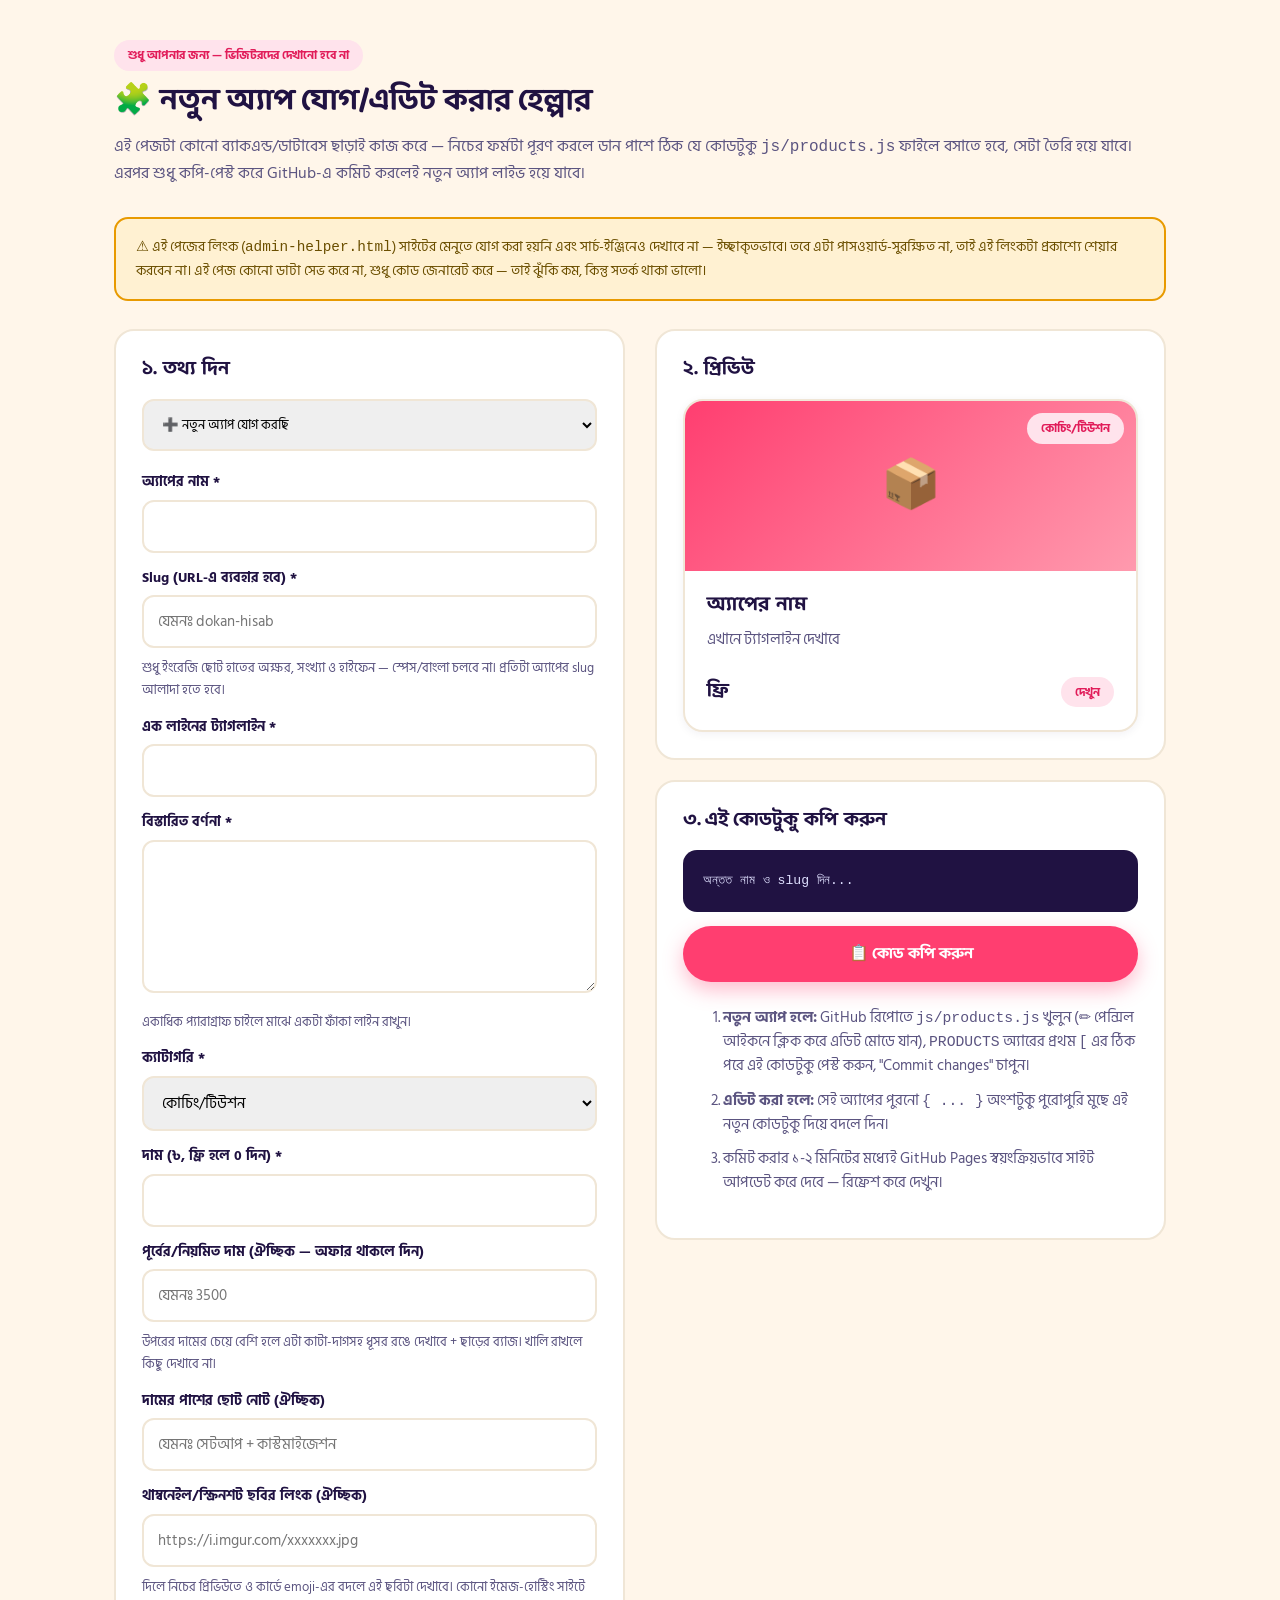
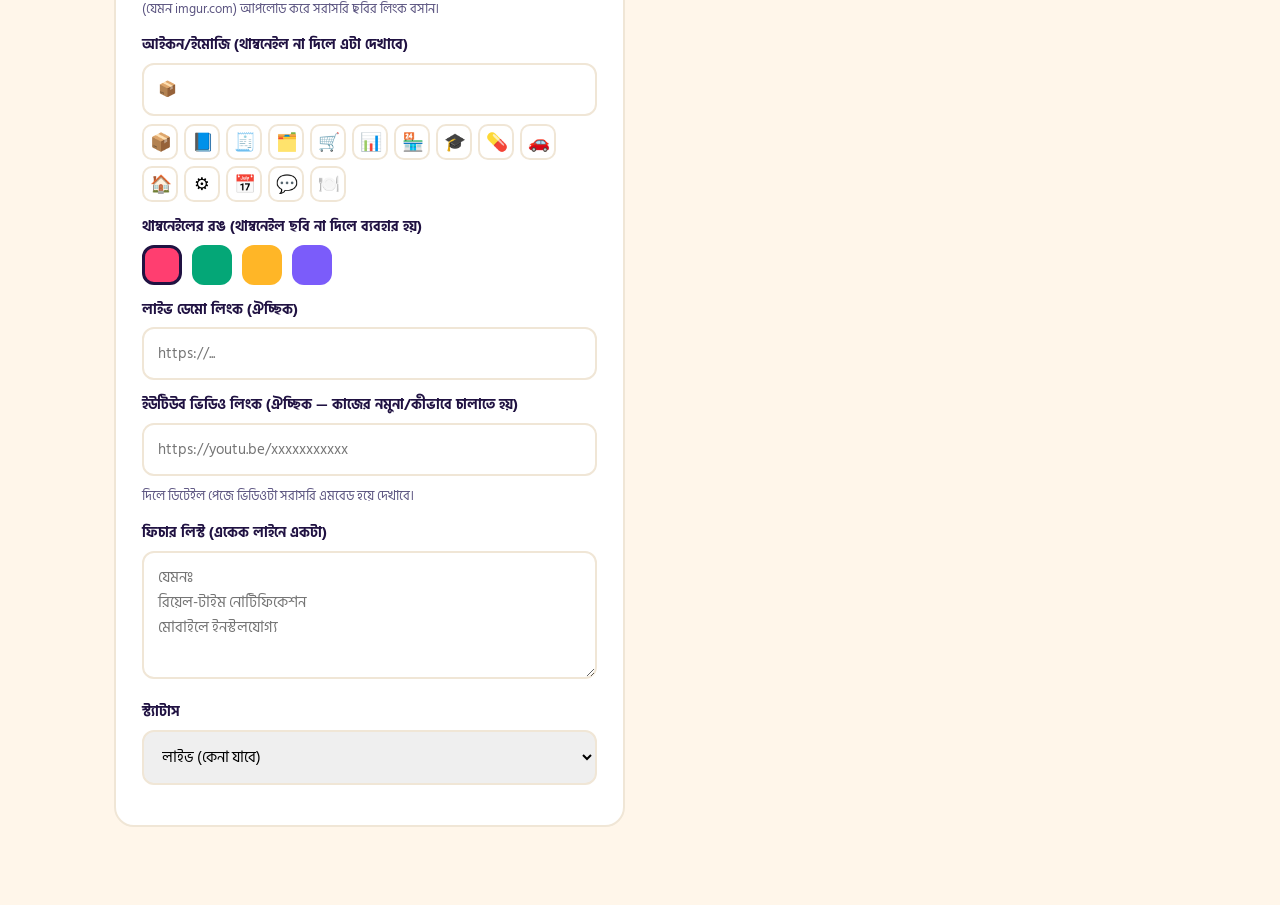
==== commit cb16120b: "Add files via upload" ====
--- a/admin-helper.html
+++ b/admin-helper.html
@@ -95,6 +95,11 @@
           <input type="number" name="price" id="f-price" min="0" required />
         </div>
         <div class="form-field">
+          <label>পূর্বের/নিয়মিত দাম (ঐচ্ছিক — অফার থাকলে দিন)</label>
+          <input type="number" name="originalPrice" id="f-originalPrice" min="0" placeholder="যেমনঃ 3500" />
+          <div class="preview-note">উপরের দামের চেয়ে বেশি হলে এটা কাটা-দাগসহ ধূসর রঙে দেখাবে + ছাড়ের ব্যাজ। খালি রাখলে কিছু দেখাবে না।</div>
+        </div>
+        <div class="form-field">
           <label>দামের পাশের ছোট নোট (ঐচ্ছিক)</label>
           <input type="text" name="priceNote" id="f-priceNote" placeholder="যেমনঃ সেটআপ + কাস্টমাইজেশন" />
         </div>
@@ -225,6 +230,7 @@
   document.getElementById('f-description').value = p.description;
   document.getElementById('f-category').value = p.category;
   document.getElementById('f-price').value = p.price;
+  document.getElementById('f-originalPrice').value = p.originalPrice||'';
   document.getElementById('f-priceNote').value = p.priceNote||'';
   document.getElementById('f-thumbnail').value = p.thumbnail||'';
   document.getElementById('f-icon').value = p.icon||'';
@@ -250,6 +256,7 @@
     description: document.getElementById('f-description').value.trim(),
     category: document.getElementById('f-category').value,
     price: Number(document.getElementById('f-price').value)||0,
+    originalPrice: Number(document.getElementById('f-originalPrice').value)||0,
     priceNote: document.getElementById('f-priceNote').value.trim(),
     thumbnail: document.getElementById('f-thumbnail').value.trim(),
     icon: document.getElementById('f-icon').value.trim() || '📦',
@@ -271,6 +278,7 @@
   lines.push('`' + esc(d.description) + '`,');
   lines.push(`    category:'${d.category}',`);
   lines.push(`    price:${d.price},`);
+  if(d.originalPrice) lines.push(`    originalPrice:${d.originalPrice},`);
   if(d.priceNote) lines.push(`    priceNote:'${escSingle(d.priceNote)}',`);
   if(d.thumbnail) lines.push(`    thumbnail:'${escSingle(d.thumbnail)}',`);
   lines.push(`    icon:'${d.icon}',`);
@@ -298,22 +306,30 @@
   }[a] || 'linear-gradient(135deg, #FF3E70, #FF9AAE)';
 }
 function fmtTakaLocal(n){ return n===0 ? 'ফ্রি' : `৳${Number(n).toLocaleString('bn-BD')}`; }
+function discountPercentLocal(d){
+  if(!d.originalPrice || d.originalPrice<=d.price) return null;
+  return Math.round((1 - d.price/d.originalPrice)*100);
+}
 
 function generate(){
   const d = collect();
   document.getElementById('code-output').textContent = (d.slug && d.name) ? buildSnippet(d) : 'অন্তত নাম ও slug দিন...';
   const catLabel = (CATEGORIES.find(c=>c.id===d.category)||{}).label || '';
+  const disc = discountPercentLocal(d);
   document.getElementById('live-preview').innerHTML = `
     <div class="app-card">
       <div class="app-thumb ${d.thumbnail?'has-image':''}" style="${d.thumbnail?`background-image:url('${d.thumbnail}'); background-size:cover; background-position:center;`:`background:${accentGradient(d.accent)}`}">
         ${d.thumbnail? '' : (d.icon||'📦')}
+        ${d.status!=='soon' && disc!==null ? `<span class="tag pink discount-badge">${disc}% ছাড়</span>` : ''}
         <span class="tag ${d.status==='soon'?'soon':d.accent} thumb-tag">${d.status==='soon'?'শীঘ্রই আসছে':catLabel}</span>
       </div>
       <div class="app-body">
         <h3>${d.name||'অ্যাপের নাম'}</h3>
         <p class="app-tagline">${d.tagline||'এখানে ট্যাগলাইন দেখাবে'}</p>
         <div class="app-meta-row">
-          <div class="app-price">${d.status==='soon'?'—':fmtTakaLocal(d.price)} ${(d.status!=='soon' && d.priceNote)?`<small>${d.priceNote}</small>`:''}</div>
+          <div class="app-price">${d.status==='soon'?'—':fmtTakaLocal(d.price)} ${(d.status!=='soon' && d.priceNote)?`<small>${d.priceNote}</small>`:''}
+            ${(d.status!=='soon' && disc!==null) ? `<div class="price-was">${fmtTakaLocal(d.originalPrice)}</div>` : ''}
+          </div>
           <div class="app-actions"><span class="tag ${d.accent}">দেখুন</span></div>
         </div>
       </div>
--- a/css/style.css
+++ b/css/style.css
@@ -187,6 +187,7 @@
   color:#fff;
 }
 .app-thumb .thumb-tag{ position:absolute; top:12px; right:12px; }
+.app-thumb .discount-badge{ position:absolute; top:12px; left:12px; }
 .app-thumb.has-image{ background-color:var(--bg-alt); }
 .app-body{ padding:22px; display:flex; flex-direction:column; gap:10px; flex:1; }
 .app-body h3{ font-size:1.25rem; margin-bottom:0; }
@@ -194,6 +195,7 @@
 .app-meta-row{ display:flex; align-items:center; justify-content:space-between; margin-top:auto; padding-top:14px; }
 .app-price{ font-family:var(--font-display); font-weight:700; font-size:1.2rem; color:var(--ink); }
 .app-price small{ font-family:var(--font-body); font-weight:400; font-size:.72rem; color:var(--ink-soft); }
+.price-was{ font-family:var(--font-body); font-weight:600; font-size:.8rem; color:#a8a2c0; text-decoration:line-through; margin-top:2px; }
 .app-actions{ display:flex; gap:10px; }
 .category-strip{ display:flex; gap:10px; flex-wrap:wrap; margin-bottom:36px; }
 .category-chip{
@@ -239,6 +241,7 @@
 .price-box{ background:var(--card); border:2px solid var(--border); border-radius:var(--radius); padding:26px; margin-top:22px; }
 .price-box .price-big{ font-family:var(--font-display); font-size:2.1rem; font-weight:700; }
 .price-box .price-big small{ font-family:var(--font-body); font-size:.85rem; font-weight:400; color:var(--ink-soft); }
+.price-box .price-big .price-was{ font-size:1rem; margin-top:4px; }
 .detail-actions{ display:flex; gap:12px; margin-top:16px; flex-wrap:wrap; }
 .detail-body{ margin-top:70px; display:grid; grid-template-columns:2fr 1fr; gap:50px; }
 .detail-body h2{ font-size:1.5rem; }
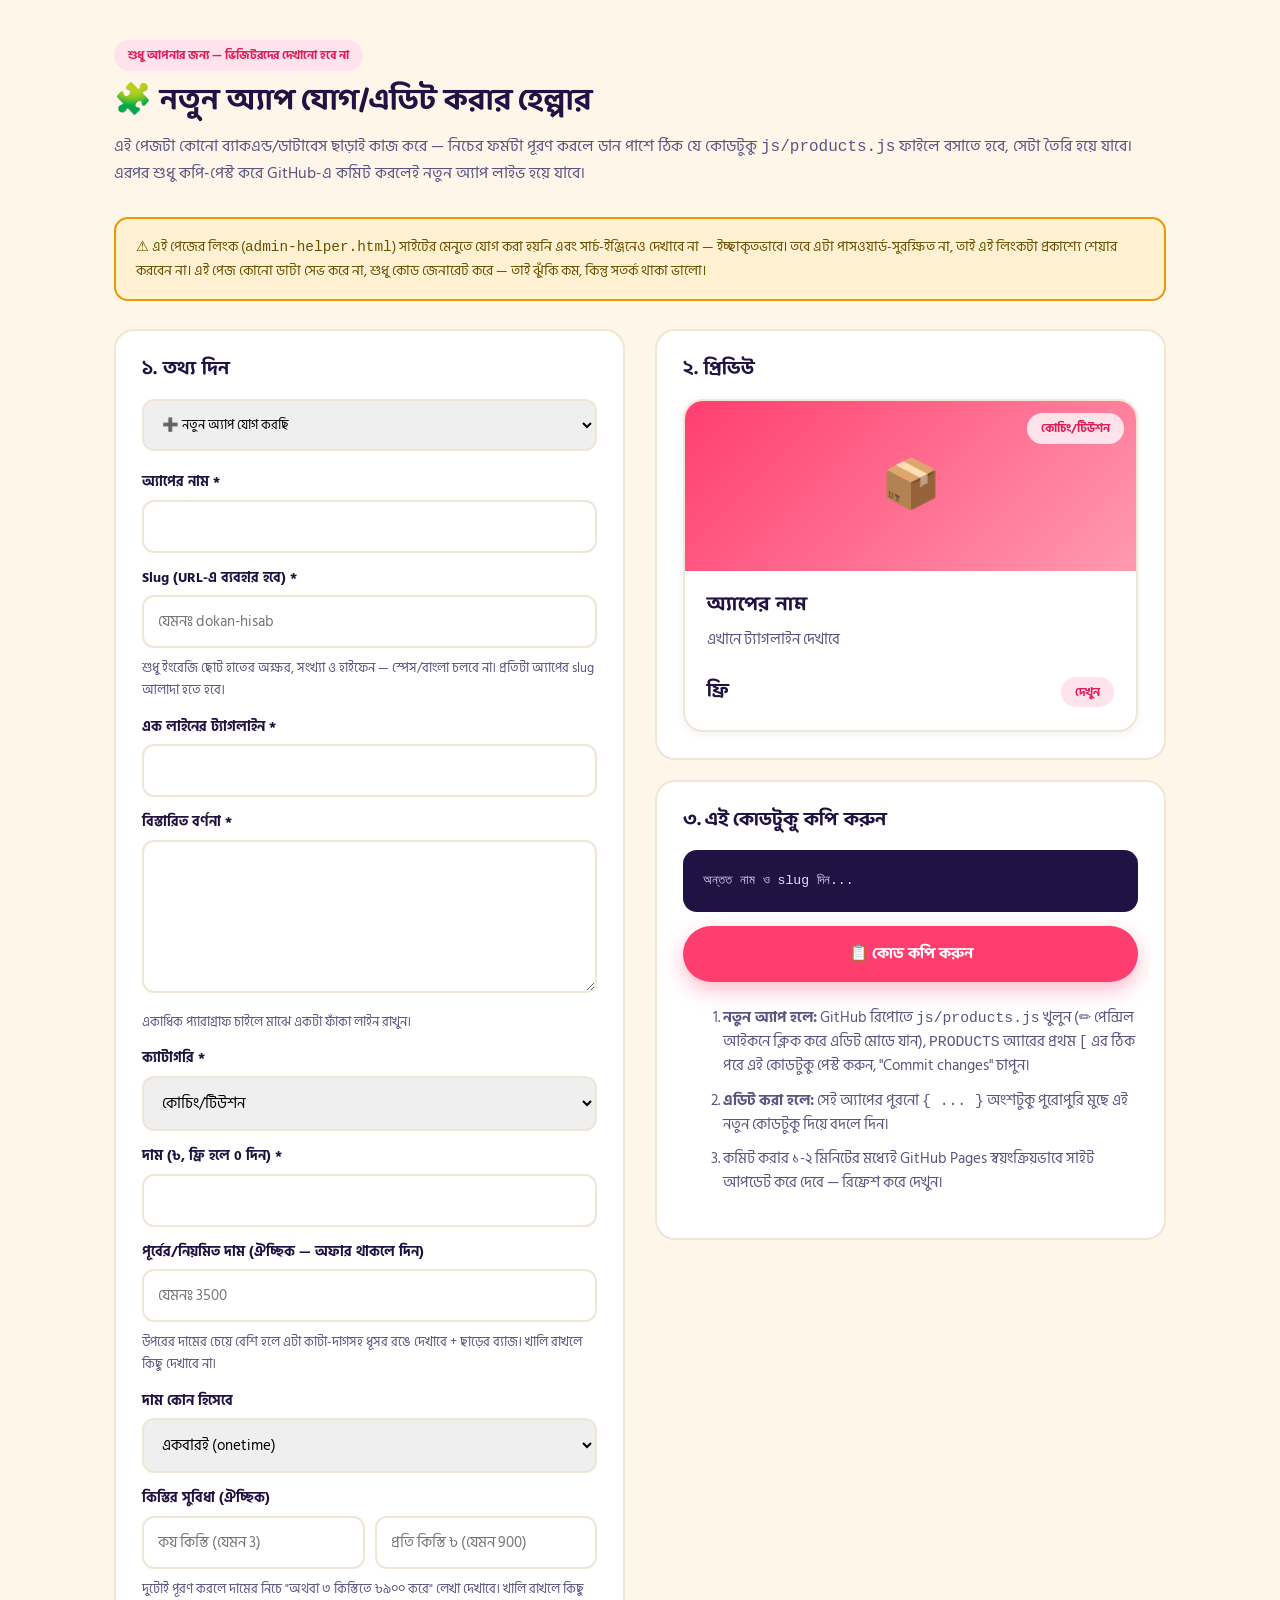
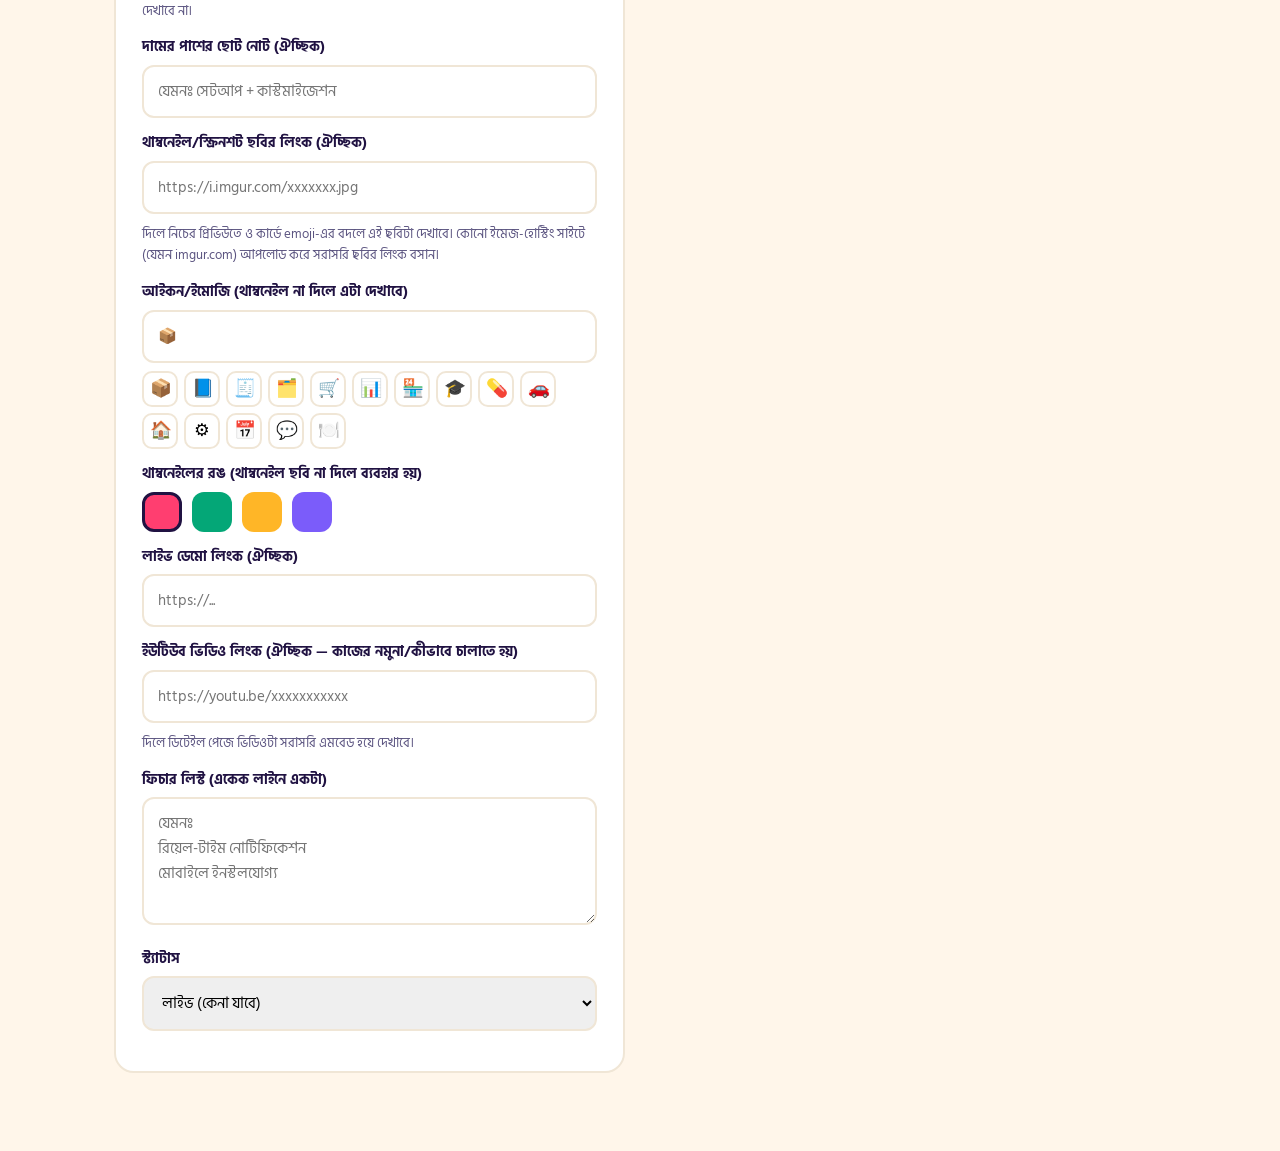
==== commit 7f42064a: "Add files via upload" ====
--- a/admin-helper.html
+++ b/admin-helper.html
@@ -100,6 +100,22 @@
           <div class="preview-note">উপরের দামের চেয়ে বেশি হলে এটা কাটা-দাগসহ ধূসর রঙে দেখাবে + ছাড়ের ব্যাজ। খালি রাখলে কিছু দেখাবে না।</div>
         </div>
         <div class="form-field">
+          <label>দাম কোন হিসেবে</label>
+          <select name="billing" id="f-billing">
+            <option value="onetime">একবারই (onetime)</option>
+            <option value="monthly">মাসিক — দামের পাশে "/মাস" বসবে</option>
+            <option value="yearly">বাৎসরিক — দামের পাশে "/বছর" বসবে</option>
+          </select>
+        </div>
+        <div class="form-field">
+          <label>কিস্তির সুবিধা (ঐচ্ছিক)</label>
+          <div style="display:flex; gap:10px">
+            <input type="number" id="f-insCount" min="0" placeholder="কয় কিস্তি (যেমন 3)" style="flex:1" />
+            <input type="number" id="f-insAmount" min="0" placeholder="প্রতি কিস্তি ৳ (যেমন 900)" style="flex:1" />
+          </div>
+          <div class="preview-note">দুটোই পূরণ করলে দামের নিচে "অথবা ৩ কিস্তিতে ৳৯০০ করে" লেখা দেখাবে। খালি রাখলে কিছু দেখাবে না।</div>
+        </div>
+        <div class="form-field">
           <label>দামের পাশের ছোট নোট (ঐচ্ছিক)</label>
           <input type="text" name="priceNote" id="f-priceNote" placeholder="যেমনঃ সেটআপ + কাস্টমাইজেশন" />
         </div>
@@ -231,6 +247,9 @@
   document.getElementById('f-category').value = p.category;
   document.getElementById('f-price').value = p.price;
   document.getElementById('f-originalPrice').value = p.originalPrice||'';
+  document.getElementById('f-billing').value = p.billing||'onetime';
+  document.getElementById('f-insCount').value = (p.installment&&p.installment.count)||'';
+  document.getElementById('f-insAmount').value = (p.installment&&p.installment.amount)||'';
   document.getElementById('f-priceNote').value = p.priceNote||'';
   document.getElementById('f-thumbnail').value = p.thumbnail||'';
   document.getElementById('f-icon').value = p.icon||'';
@@ -257,6 +276,9 @@
     category: document.getElementById('f-category').value,
     price: Number(document.getElementById('f-price').value)||0,
     originalPrice: Number(document.getElementById('f-originalPrice').value)||0,
+    billing: document.getElementById('f-billing').value,
+    insCount: Number(document.getElementById('f-insCount').value)||0,
+    insAmount: Number(document.getElementById('f-insAmount').value)||0,
     priceNote: document.getElementById('f-priceNote').value.trim(),
     thumbnail: document.getElementById('f-thumbnail').value.trim(),
     icon: document.getElementById('f-icon').value.trim() || '📦',
@@ -279,6 +301,8 @@
   lines.push(`    category:'${d.category}',`);
   lines.push(`    price:${d.price},`);
   if(d.originalPrice) lines.push(`    originalPrice:${d.originalPrice},`);
+  if(d.billing && d.billing!=='onetime') lines.push(`    billing:'${d.billing}',`);
+  if(d.insCount && d.insAmount) lines.push(`    installment:{ count:${d.insCount}, amount:${d.insAmount} },`);
   if(d.priceNote) lines.push(`    priceNote:'${escSingle(d.priceNote)}',`);
   if(d.thumbnail) lines.push(`    thumbnail:'${escSingle(d.thumbnail)}',`);
   lines.push(`    icon:'${d.icon}',`);
@@ -306,6 +330,7 @@
   }[a] || 'linear-gradient(135deg, #FF3E70, #FF9AAE)';
 }
 function fmtTakaLocal(n){ return n===0 ? 'ফ্রি' : `৳${Number(n).toLocaleString('bn-BD')}`; }
+function billingSuffixLocal(d){ return ({monthly:'/মাস', yearly:'/বছর'})[d.billing] || ''; }
 function discountPercentLocal(d){
   if(!d.originalPrice || d.originalPrice<=d.price) return null;
   return Math.round((1 - d.price/d.originalPrice)*100);
@@ -327,8 +352,9 @@
         <h3>${d.name||'অ্যাপের নাম'}</h3>
         <p class="app-tagline">${d.tagline||'এখানে ট্যাগলাইন দেখাবে'}</p>
         <div class="app-meta-row">
-          <div class="app-price">${d.status==='soon'?'—':fmtTakaLocal(d.price)} ${(d.status!=='soon' && d.priceNote)?`<small>${d.priceNote}</small>`:''}
-            ${(d.status!=='soon' && disc!==null) ? `<div class="price-was">${fmtTakaLocal(d.originalPrice)}</div>` : ''}
+          <div class="app-price">${d.status==='soon'?'—':fmtTakaLocal(d.price)}<span class="price-suffix">${d.status==='soon'?'':billingSuffixLocal(d)}</span> ${(d.status!=='soon' && d.priceNote)?`<small>${d.priceNote}</small>`:''}
+            ${(d.status!=='soon' && disc!==null) ? `<div class="price-was">${fmtTakaLocal(d.originalPrice)}${billingSuffixLocal(d)}</div>` : ''}
+            ${(d.status!=='soon' && d.insCount && d.insAmount) ? `<div class="price-installment">🗓️ অথবা ${Number(d.insCount).toLocaleString('bn-BD')} কিস্তিতে ${fmtTakaLocal(d.insAmount)} করে</div>` : ''}
           </div>
           <div class="app-actions"><span class="tag ${d.accent}">দেখুন</span></div>
         </div>
--- a/css/style.css
+++ b/css/style.css
@@ -196,6 +196,43 @@
 .app-price{ font-family:var(--font-display); font-weight:700; font-size:1.2rem; color:var(--ink); }
 .app-price small{ font-family:var(--font-body); font-weight:400; font-size:.72rem; color:var(--ink-soft); }
 .price-was{ font-family:var(--font-body); font-weight:600; font-size:.8rem; color:#a8a2c0; text-decoration:line-through; margin-top:2px; }
+/* মাসিক/বাৎসরিক লেজুড় (৳৫০০/মাস) — দামের চেয়ে ছোট ও হালকা, যাতে মূল দামই চোখে পড়ে */
+.price-suffix{ font-family:var(--font-body); font-weight:600; font-size:.62em; color:var(--ink-soft); }
+.price-installment{ font-family:var(--font-body); font-weight:600; font-size:.76rem; color:var(--teal-dark); background:#DBF6EC; display:inline-block; padding:3px 10px; border-radius:20px; margin-top:6px; }
+
+/* ---------- ক্যারাউসেল (হোমপেজের ফিচারড অ্যাপ স্লাইডার) ---------- */
+.carousel{ position:relative; }
+.carousel-track{
+  display:flex; gap:26px; overflow-x:auto; scroll-snap-type:x mandatory; scroll-behavior:smooth;
+  padding:4px; margin:-4px; scrollbar-width:none;
+}
+.carousel-track::-webkit-scrollbar{ display:none; }
+.carousel-item{ flex:0 0 calc((100% - 52px) / 3); scroll-snap-align:start; display:flex; }
+.carousel-item .app-card{ width:100%; }
+.carousel-arrow{
+  position:absolute; top:calc(85px - 22px); width:44px; height:44px; border-radius:50%; z-index:5;
+  background:#fff; border:2px solid var(--border); box-shadow:var(--shadow-md); font-size:1.5rem; line-height:1;
+  color:var(--ink); display:flex; align-items:center; justify-content:center; transition:opacity .2s, transform .15s;
+}
+.carousel-arrow:hover:not(:disabled){ transform:scale(1.08); border-color:var(--pink); color:var(--pink); }
+.carousel-arrow:disabled{ opacity:.3; cursor:default; }
+.carousel-arrow.prev{ left:-18px; }
+.carousel-arrow.next{ right:-18px; }
+.carousel-dots{ display:flex; justify-content:center; gap:8px; margin-top:22px; }
+.carousel-dot{
+  width:9px; height:9px; border-radius:50%; border:none; background:var(--border); padding:0;
+  transition:background .2s, width .2s;
+}
+.carousel-dot.active{ background:var(--pink); width:26px; border-radius:20px; }
+@media (max-width:980px){
+  .carousel-item{ flex-basis:calc((100% - 26px) / 2); }
+  .carousel-arrow.prev{ left:-6px; }
+  .carousel-arrow.next{ right:-6px; }
+}
+@media (max-width:680px){
+  .carousel-item{ flex-basis:100%; }
+  .carousel-arrow{ display:none; }  /* মোবাইলে আঙুল দিয়ে সোয়াইপ করাই স্বাভাবিক */
+}
 .app-actions{ display:flex; gap:10px; }
 .category-strip{ display:flex; gap:10px; flex-wrap:wrap; margin-bottom:36px; }
 .category-chip{
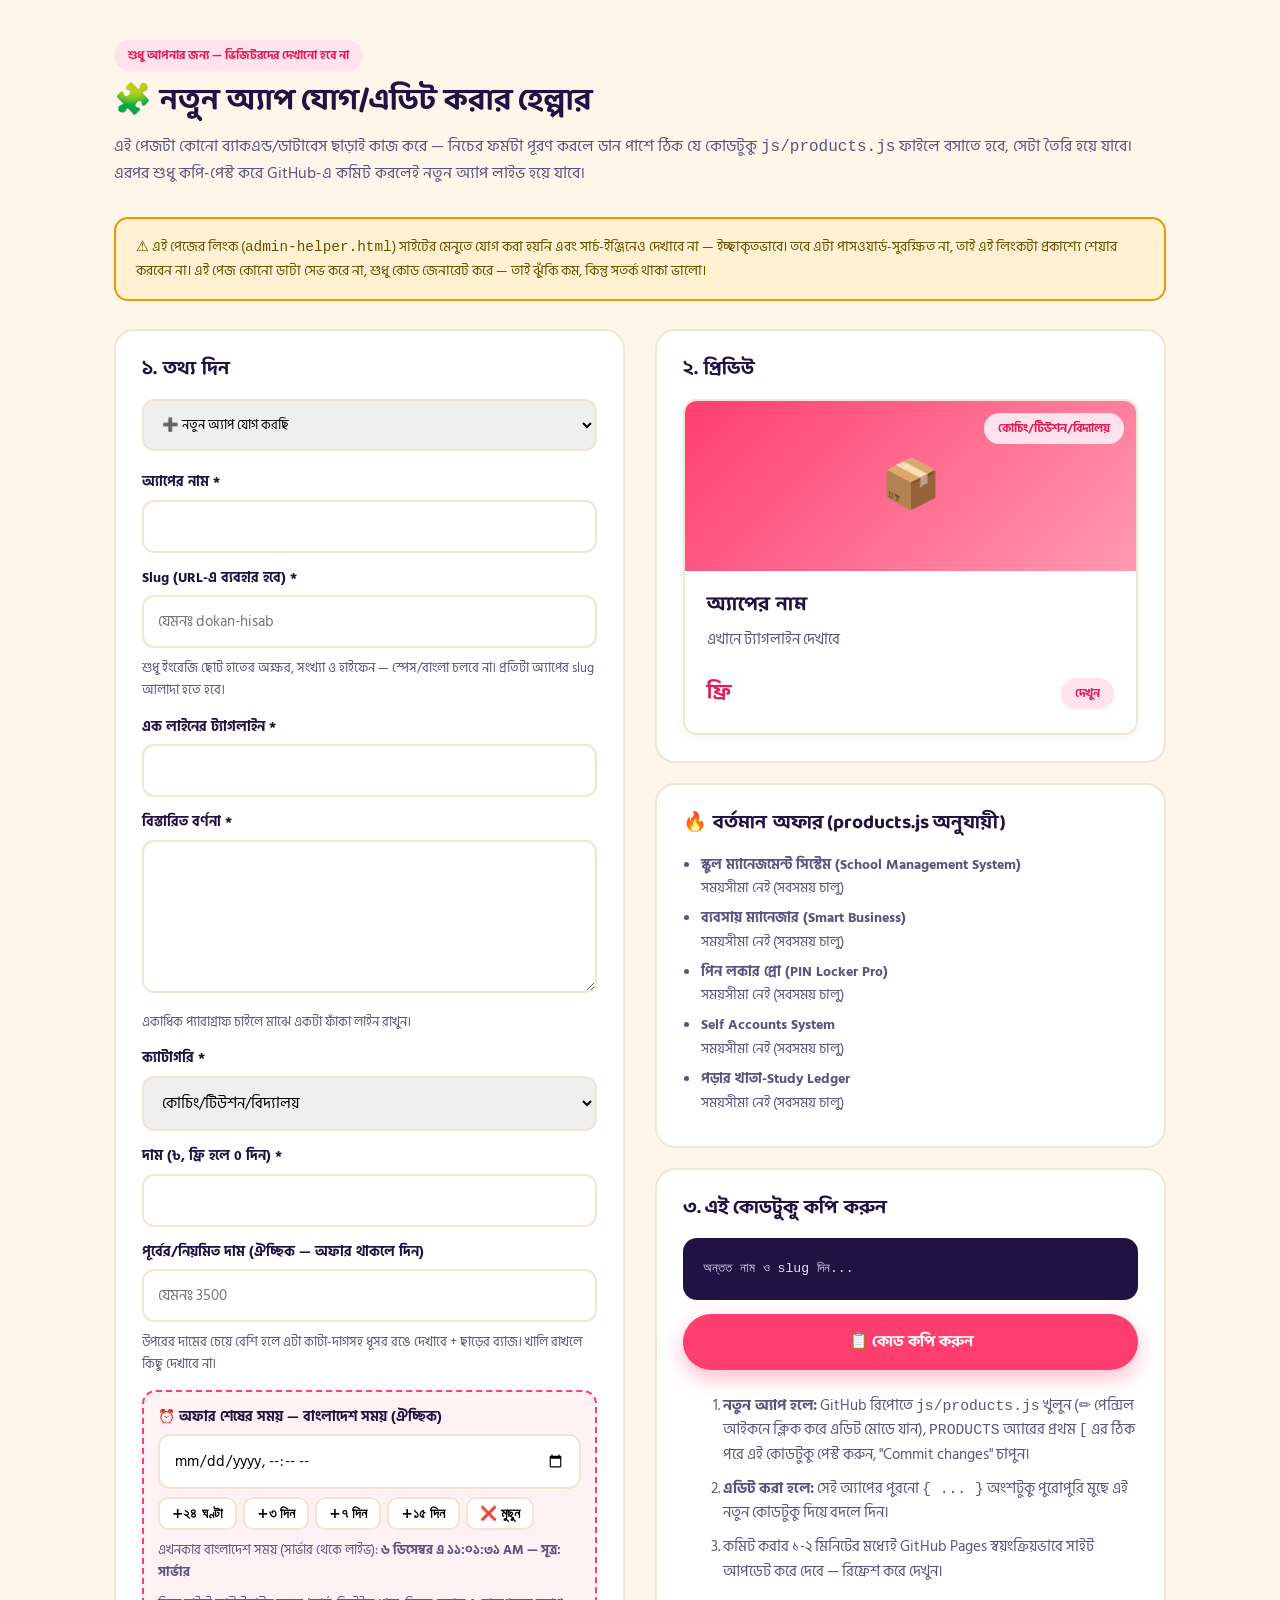
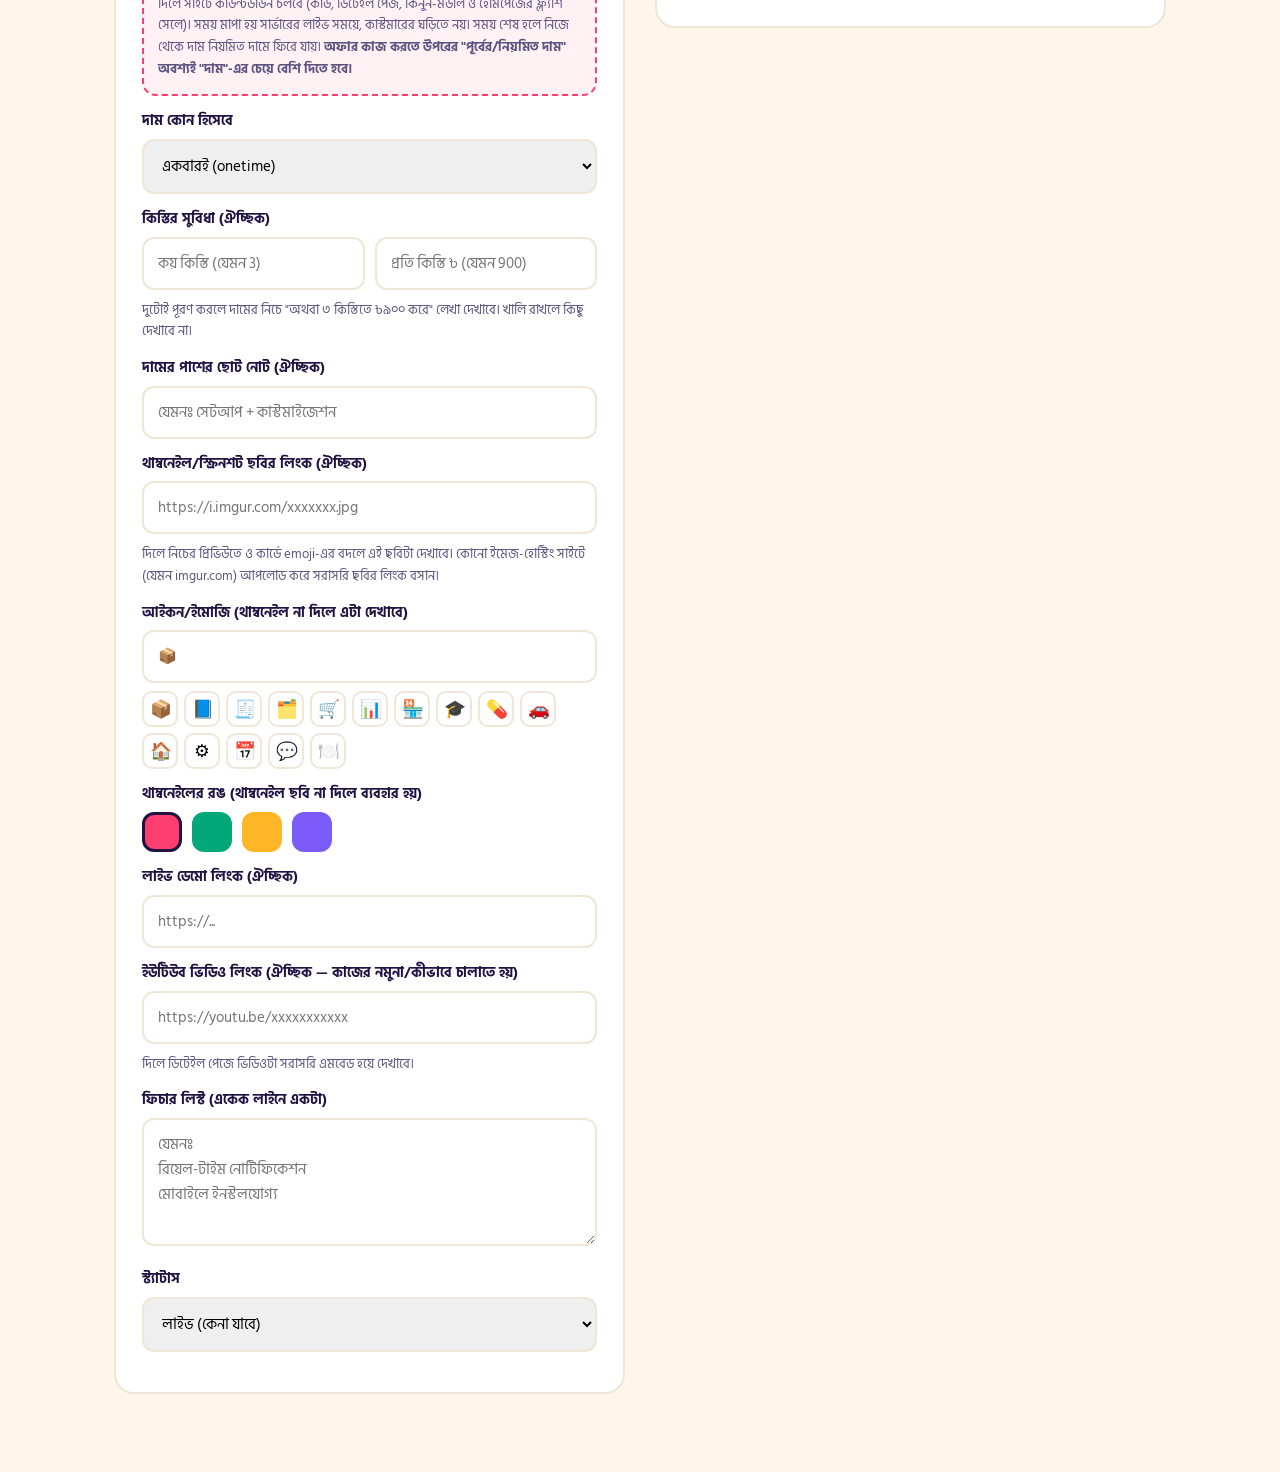
==== commit 3bee653c: "Add files via upload" ====
--- a/admin-helper.html
+++ b/admin-helper.html
@@ -41,6 +41,12 @@
   .steps-mini{ margin-top:24px; }
   .steps-mini li{ margin-bottom:10px; font-size:.92rem; color:var(--ink-soft); }
   .sticky-actions{ position:sticky; top:20px; }
+  .offer-field{ background:#FFF1F4; border:2px dashed var(--pink); border-radius:14px; padding:14px; }
+  .quick-row{ display:flex; gap:6px; flex-wrap:wrap; margin-top:8px; }
+  .quick-row button{ border:2px solid var(--border); background:#fff; border-radius:10px; padding:6px 12px; font-weight:600; font-size:.85rem; }
+  .quick-row button:hover{ border-color:var(--pink); color:var(--pink-dark); }
+  .offer-warn{ margin-top:8px; background:#FFF1D2; border:1px solid var(--yellow-dark); color:#6b4f00; border-radius:10px; padding:8px 12px; font-size:.84rem; }
+  .offer-list li{ margin-bottom:6px; font-size:.9rem; color:var(--ink-soft); }
 </style>
 </head>
 <body>
@@ -99,6 +105,20 @@
           <input type="number" name="originalPrice" id="f-originalPrice" min="0" placeholder="যেমনঃ 3500" />
           <div class="preview-note">উপরের দামের চেয়ে বেশি হলে এটা কাটা-দাগসহ ধূসর রঙে দেখাবে + ছাড়ের ব্যাজ। খালি রাখলে কিছু দেখাবে না।</div>
         </div>
+        <div class="form-field offer-field">
+          <label>⏰ অফার শেষের সময় — বাংলাদেশ সময় (ঐচ্ছিক)</label>
+          <input type="datetime-local" name="offerEnds" id="f-offerEnds" />
+          <div class="quick-row">
+            <button type="button" data-add-hours="24">+২৪ ঘণ্টা</button>
+            <button type="button" data-add-hours="72">+৩ দিন</button>
+            <button type="button" data-add-hours="168">+৭ দিন</button>
+            <button type="button" data-add-hours="360">+১৫ দিন</button>
+            <button type="button" id="clear-offer">❌ মুছুন</button>
+          </div>
+          <div class="preview-note">এখনকার বাংলাদেশ সময় (সার্ভার থেকে লাইভ): <b id="bd-now">লোড হচ্ছে...</b></div>
+          <div class="preview-note">দিলে সাইটে কাউন্টডাউন চলবে (কার্ড, ডিটেইল পেজ, কিনুন-মডাল ও হোমপেজের ফ্ল্যাশ সেলে)। সময় মাপা হয় সার্ভারের লাইভ সময়ে, কাস্টমারের ঘড়িতে নয়। সময় শেষ হলে নিজে থেকে দাম নিয়মিত দামে ফিরে যায়। <b>অফার কাজ করতে উপরের "পূর্বের/নিয়মিত দাম" অবশ্যই "দাম"-এর চেয়ে বেশি দিতে হবে।</b></div>
+          <div class="offer-warn hidden" id="offer-warn"></div>
+        </div>
         <div class="form-field">
           <label>দাম কোন হিসেবে</label>
           <select name="billing" id="f-billing">
@@ -161,6 +181,10 @@
       <div class="helper-card" style="margin-bottom:20px">
         <h2>২. প্রিভিউ</h2>
         <div class="apps-grid" style="grid-template-columns:1fr" id="live-preview"></div>
+      </div>
+      <div class="helper-card" style="margin-bottom:20px">
+        <h2>🔥 বর্তমান অফার (products.js অনুযায়ী)</h2>
+        <ul class="offer-list" id="offer-list" style="padding-left:18px; margin:0"></ul>
       </div>
       <div class="helper-card">
         <h2>৩. এই কোডটুকু কপি করুন</h2>
@@ -178,6 +202,59 @@
 
 <script src="js/products.js"></script>
 <script>
+/* ---------- সার্ভারের লাইভ সময় (সাইটের মতোই) ---------- */
+let _timeOffset = 0, _timeSource = 'device';
+function nowMs(){ return Date.now() + _timeOffset; }
+function withTimeout(pr, ms){ return Promise.race([pr, new Promise((_,rej)=> setTimeout(()=>rej(new Error('timeout')), ms))]); }
+async function offsetFromOwnServer(){
+  const t0 = Date.now();
+  const r = await fetch(location.pathname + '?_t=' + t0, { method:'HEAD', cache:'no-store' });
+  const t1 = Date.now();
+  const d = r.headers.get('date'); if(!d) throw new Error('no date');
+  return Date.parse(d) + (Number(r.headers.get('age'))||0)*1000 + 500 - (t0+t1)/2;
+}
+async function offsetFromTimeApi(){
+  const t0 = Date.now();
+  const j = await (await fetch('https://worldtimeapi.org/api/timezone/Asia/Dhaka', { cache:'no-store' })).json();
+  return Date.parse(j.utc_datetime) - (Date.now()+t0)/2;
+}
+async function syncServerTime(){
+  try{ _timeOffset = await withTimeout(offsetFromOwnServer(), 2500); _timeSource='server'; return; }catch(e){}
+  try{ _timeOffset = await withTimeout(offsetFromTimeApi(), 2500); _timeSource='api'; return; }catch(e){}
+  _timeOffset = 0; _timeSource = 'device';
+}
+const BD_OFFSET_MS = 6*3600*1000;   // বাংলাদেশ = UTC+6
+/* ms → datetime-local ইনপুটের মান ("YYYY-MM-DDTHH:MM", বাংলাদেশ সময়ে) */
+function toBdLocalInput(ms){ return new Date(ms + BD_OFFSET_MS).toISOString().slice(0,16); }
+/* ইনপুটের মান → offerEnds স্ট্রিং, সবসময় +06:00 সহ (অ্যাডমিনের ডিভাইসের টাইমজোন যাই হোক) */
+function fromBdLocalInput(v){ return v ? v + ':00+06:00' : ''; }
+function bdText(ms){ return new Date(ms).toLocaleString('bn-BD',{timeZone:'Asia/Dhaka', day:'numeric', month:'long', year:'numeric', hour:'numeric', minute:'2-digit'}); }
+function leftText(ms){
+  const left = ms - nowMs();
+  if(left<=0) return 'শেষ হয়ে গেছে';
+  const d=Math.floor(left/86400000), h=Math.floor(left%86400000/3600000), m=Math.floor(left%3600000/60000);
+  return `বাকি ${d?d.toLocaleString('bn-BD')+' দিন ':''}${h.toLocaleString('bn-BD')} ঘণ্টা ${m.toLocaleString('bn-BD')} মিনিট`;
+}
+function renderBdNow(){
+  const el = document.getElementById('bd-now'); if(!el) return;
+  const src = {server:'সার্ভার', api:'ইন্টারনেট ঘড়ি', device:'⚠️ ডিভাইসের ঘড়ি (সার্ভারের সময় পাওয়া যায়নি — লোকালি ফাইল খুললে এমন হয়)'}[_timeSource];
+  el.textContent = new Date(nowMs()).toLocaleString('bn-BD',{timeZone:'Asia/Dhaka', day:'numeric', month:'long', hour:'numeric', minute:'2-digit', second:'2-digit'}) + ' — সূত্র: ' + src;
+}
+function renderOfferList(){
+  const ul = document.getElementById('offer-list'); if(!ul) return;
+  const rows = PRODUCTS.filter(p=>p.offerEnds || p.originalPrice>p.price).map(p=>{
+    const e = p.offerEnds ? Date.parse(p.offerEnds) : null;
+    const state = e===null ? 'সময়সীমা নেই (সবসময় চালু)' : (e>nowMs() ? '🟢 চলছে — ' + leftText(e) + ' (শেষ: ' + bdText(e) + ')' : '🔴 শেষ — দাম নিয়মিত দামে ফিরে গেছে');
+    return `<li><b>${p.name}</b><br>${state}</li>`;
+  });
+  ul.innerHTML = rows.length ? rows.join('') : '<li>এখন কোনো অ্যাপে অফার সেট করা নেই।</li>';
+}
+document.querySelectorAll('[data-add-hours]').forEach(btn=> btn.addEventListener('click', ()=>{
+  document.getElementById('f-offerEnds').value = toBdLocalInput(nowMs() + Number(btn.dataset.addHours)*3600000);
+  generate();
+}));
+document.getElementById('clear-offer').addEventListener('click', ()=>{ document.getElementById('f-offerEnds').value=''; generate(); });
+
 const ACCENTS = ['pink','teal','yellow','violet'];
 const ACCENT_HEX = { pink:'#FF3E70', teal:'#04A777', yellow:'#FFB627', violet:'#7B5CFA' };
 const ICON_SUGGESTIONS = ['📦','📘','🧾','🗂️','🛒','📊','🏪','🎓','💊','🚗','🏠','⚙️','📅','💬','🍽️'];
@@ -247,6 +324,7 @@
   document.getElementById('f-category').value = p.category;
   document.getElementById('f-price').value = p.price;
   document.getElementById('f-originalPrice').value = p.originalPrice||'';
+  document.getElementById('f-offerEnds').value = (p.offerEnds && !isNaN(Date.parse(p.offerEnds))) ? toBdLocalInput(Date.parse(p.offerEnds)) : '';
   document.getElementById('f-billing').value = p.billing||'onetime';
   document.getElementById('f-insCount').value = (p.installment&&p.installment.count)||'';
   document.getElementById('f-insAmount').value = (p.installment&&p.installment.amount)||'';
@@ -276,6 +354,7 @@
     category: document.getElementById('f-category').value,
     price: Number(document.getElementById('f-price').value)||0,
     originalPrice: Number(document.getElementById('f-originalPrice').value)||0,
+    offerEnds: fromBdLocalInput(document.getElementById('f-offerEnds').value),
     billing: document.getElementById('f-billing').value,
     insCount: Number(document.getElementById('f-insCount').value)||0,
     insAmount: Number(document.getElementById('f-insAmount').value)||0,
@@ -301,6 +380,7 @@
   lines.push(`    category:'${d.category}',`);
   lines.push(`    price:${d.price},`);
   if(d.originalPrice) lines.push(`    originalPrice:${d.originalPrice},`);
+  if(d.offerEnds) lines.push(`    offerEnds:'${d.offerEnds}',   // বাংলাদেশ সময়`);
   if(d.billing && d.billing!=='onetime') lines.push(`    billing:'${d.billing}',`);
   if(d.insCount && d.insAmount) lines.push(`    installment:{ count:${d.insCount}, amount:${d.insAmount} },`);
   if(d.priceNote) lines.push(`    priceNote:'${escSingle(d.priceNote)}',`);
@@ -336,8 +416,22 @@
   return Math.round((1 - d.price/d.originalPrice)*100);
 }
 
+function offerWarnings(d){
+  const w = [];
+  if(d.offerEnds){
+    const e = Date.parse(d.offerEnds);
+    if(!d.originalPrice || d.originalPrice<=d.price) w.push('⚠️ "পূর্বের/নিয়মিত দাম" "দাম"-এর চেয়ে বেশি না হলে অফার/কাউন্টডাউন দেখাবে না।');
+    if(e<=nowMs()) w.push('⚠️ এই সময় পার হয়ে গেছে — অফার শুরুতেই বন্ধ ধরা হবে।');
+    else if(d.status==='soon') w.push('⚠️ স্ট্যাটাস "শীঘ্রই আসছে" থাকলে অফার দেখাবে না।');
+  }
+  return w;
+}
 function generate(){
   const d = collect();
+  const warnEl = document.getElementById('offer-warn');
+  const ws = offerWarnings(d);
+  warnEl.classList.toggle('hidden', !ws.length);
+  warnEl.innerHTML = ws.join('<br>');
   document.getElementById('code-output').textContent = (d.slug && d.name) ? buildSnippet(d) : 'অন্তত নাম ও slug দিন...';
   const catLabel = (CATEGORIES.find(c=>c.id===d.category)||{}).label || '';
   const disc = discountPercentLocal(d);
@@ -353,6 +447,7 @@
         <p class="app-tagline">${d.tagline||'এখানে ট্যাগলাইন দেখাবে'}</p>
         <div class="app-meta-row">
           <div class="app-price">${d.status==='soon'?'—':fmtTakaLocal(d.price)}<span class="price-suffix">${d.status==='soon'?'':billingSuffixLocal(d)}</span> ${(d.status!=='soon' && d.priceNote)?`<small>${d.priceNote}</small>`:''}
+            ${(d.status!=='soon' && disc!==null && d.offerEnds) ? `<div class="price-installment" style="background:#FFF1F4;color:var(--pink-dark)">⏰ ${leftText(Date.parse(d.offerEnds))}</div>` : ''}
             ${(d.status!=='soon' && disc!==null) ? `<div class="price-was">${fmtTakaLocal(d.originalPrice)}${billingSuffixLocal(d)}</div>` : ''}
             ${(d.status!=='soon' && d.insCount && d.insAmount) ? `<div class="price-installment">🗓️ অথবা ${Number(d.insCount).toLocaleString('bn-BD')} কিস্তিতে ${fmtTakaLocal(d.insAmount)} করে</div>` : ''}
           </div>
@@ -374,6 +469,7 @@
 });
 
 generate();
+syncServerTime().then(()=>{ renderBdNow(); renderOfferList(); generate(); setInterval(()=>{ renderBdNow(); renderOfferList(); }, 1000); });
 </script>
 </body>
 </html>
--- a/css/style.css
+++ b/css/style.css
@@ -362,3 +362,73 @@
   section{ padding:60px 0; }
   .section-head h2{ font-size:1.7rem; }
 }
+
+/* ---------- পেমেন্ট QR ও টাকার পরিমাণ ---------- */
+.amount-box{ background:#FFF1D2; border:2px solid var(--yellow-dark, #E0A800); border-radius:14px; padding:12px 16px; text-align:center; margin-bottom:14px; }
+.amount-box span{ display:block; font-size:.8rem; color:var(--ink-soft); }
+.amount-box b{ display:block; font-family:var(--font-display); font-size:1.7rem; line-height:1.3; }
+.amount-box small{ display:block; font-size:.8rem; color:var(--ink-soft); }
+.qr-box{ text-align:center; background:var(--bg-alt); border:2px dashed var(--border); border-radius:16px; padding:16px; margin-bottom:12px; }
+.qr-img{ width:100%; max-width:280px; height:auto; border-radius:14px; background:#fff; box-shadow:var(--shadow-sm); display:block; margin:0 auto 12px; }
+.qr-title{ font-weight:800; margin-bottom:4px; }
+.qr-sub{ color:var(--ink-soft); font-size:.82rem; margin-bottom:12px; }
+.qr-download{ font-size:.85rem; padding:10px 16px; }
+.form-field input[readonly]{ background:var(--bg-alt); color:var(--ink-soft); }
+
+/* ==========================================================================
+   ই-কমার্স (Daraz-স্টাইল) লুক: ঘোষণা-বার, সার্চ, ক্যাটাগরি, ফ্ল্যাশ সেল, কাউন্টডাউন
+   ========================================================================== */
+.announce-bar{ background:var(--ink); color:#fff; text-align:center; font-size:.85rem; padding:7px 14px; font-weight:600; }
+.header-search{ flex:1; max-width:460px; margin:0 20px; display:flex; }
+.header-search input, .mobile-search input{ flex:1; min-width:0; border:2px solid var(--border); border-right:0; border-radius:12px 0 0 12px; padding:10px 14px; font:inherit; background:#fff; }
+.header-search input:focus, .mobile-search input:focus{ outline:none; border-color:var(--pink); }
+.header-search button, .mobile-search button{ border:0; background:var(--pink); color:#fff; font-weight:700; padding:0 18px; border-radius:0 12px 12px 0; }
+.header-search button:hover, .mobile-search button:hover{ background:var(--pink-dark); }
+.mobile-search{ display:none; margin:10px 0 0; }
+.cat-nav{ background:#fff; border-bottom:1px solid var(--border); }
+.cat-nav-row{ display:flex; gap:8px; overflow-x:auto; padding:10px 0; scrollbar-width:none; }
+.cat-nav-row::-webkit-scrollbar{ display:none; }
+.cat-pill{ flex:0 0 auto; padding:7px 14px; border-radius:999px; background:var(--bg-alt); font-weight:600; font-size:.88rem; white-space:nowrap; }
+.cat-pill:hover{ background:#FFE3EC; color:var(--pink-dark); }
+.cat-pill.hot{ background:var(--pink); color:#fff; }
+@media (max-width:860px){ .header-search{ display:none; } .mobile-search{ display:flex; } }
+
+.shop-section{ padding:34px 0 10px; }
+.shop-head{ display:flex; align-items:center; gap:16px; flex-wrap:wrap; margin-bottom:16px; }
+.shop-head h2{ margin:0; font-size:1.5rem; }
+.shop-head > a{ margin-left:auto; font-weight:700; color:var(--pink-dark); }
+.cat-tiles{ display:grid; grid-template-columns:repeat(auto-fill,minmax(150px,1fr)); gap:12px; }
+.cat-tile{ background:#fff; border:1px solid var(--border); border-radius:14px; padding:16px 10px; text-align:center; display:flex; flex-direction:column; gap:2px; box-shadow:var(--shadow-sm); transition:transform .15s, box-shadow .15s; }
+.cat-tile:hover{ transform:translateY(-3px); box-shadow:var(--shadow-md); }
+.cat-tile .cat-ic{ font-size:2rem; }
+.cat-tile b{ font-family:var(--font-display); font-size:.95rem; line-height:1.3; }
+.cat-tile small{ color:var(--ink-soft); }
+.flash-section .container{ background:linear-gradient(135deg,#FFF1F4,#FFF6E0); border:1px solid #FFD6DF; border-radius:22px; padding:22px; }
+.flash-section .shop-head h2{ color:var(--pink-dark); }
+
+.apps-grid{ grid-template-columns:repeat(auto-fill,minmax(250px,1fr)); gap:16px; }
+.app-card{ border-radius:14px; }
+.app-price{ color:var(--pink-dark); font-size:1.3rem; }
+.app-tagline{ display:-webkit-box; -webkit-line-clamp:2; -webkit-box-orient:vertical; overflow:hidden; }
+.discount-badge{ background:var(--pink-dark) !important; color:#fff !important; }
+
+.cd{ display:flex; align-items:center; gap:8px; flex-wrap:wrap; }
+.cd-label{ font-size:.78rem; font-weight:700; color:var(--pink-dark); }
+.cd-time{ display:inline-flex; gap:4px; }
+.cd-box{ background:var(--ink); color:#fff; border-radius:8px; padding:2px 7px; text-align:center; min-width:42px; line-height:1.2; }
+.cd-box b{ display:block; font-family:var(--font-display); font-size:1.05rem; }
+.cd-box small{ display:block; font-size:.58rem; opacity:.8; }
+.cd-card{ position:absolute; left:8px; right:8px; bottom:8px; background:rgba(255,255,255,.94); border-radius:10px; padding:5px 8px; justify-content:center; gap:6px; }
+.cd-card .cd-label{ display:none; }
+.cd-card .cd-box{ min-width:34px; padding:1px 5px; }
+.cd-card .cd-box b{ font-size:.85rem; }
+.cd-card .cd-box small{ font-size:.5rem; }
+.cd-big{ margin-bottom:12px; padding:10px 12px; background:#FFF1F4; border:1px dashed var(--pink); border-radius:12px; }
+.cd-small{ justify-content:center; margin-top:8px; }
+.cd-small .cd-box{ min-width:36px; }
+
+.hero{ padding:44px 0 56px; }
+@media (max-width:860px){ .hero{ padding:32px 0 44px; } }
+
+.cd-end{ flex-basis:100%; font-size:.72rem; color:var(--ink-soft); font-weight:600; }
+.cd-small .cd-end{ text-align:center; }
